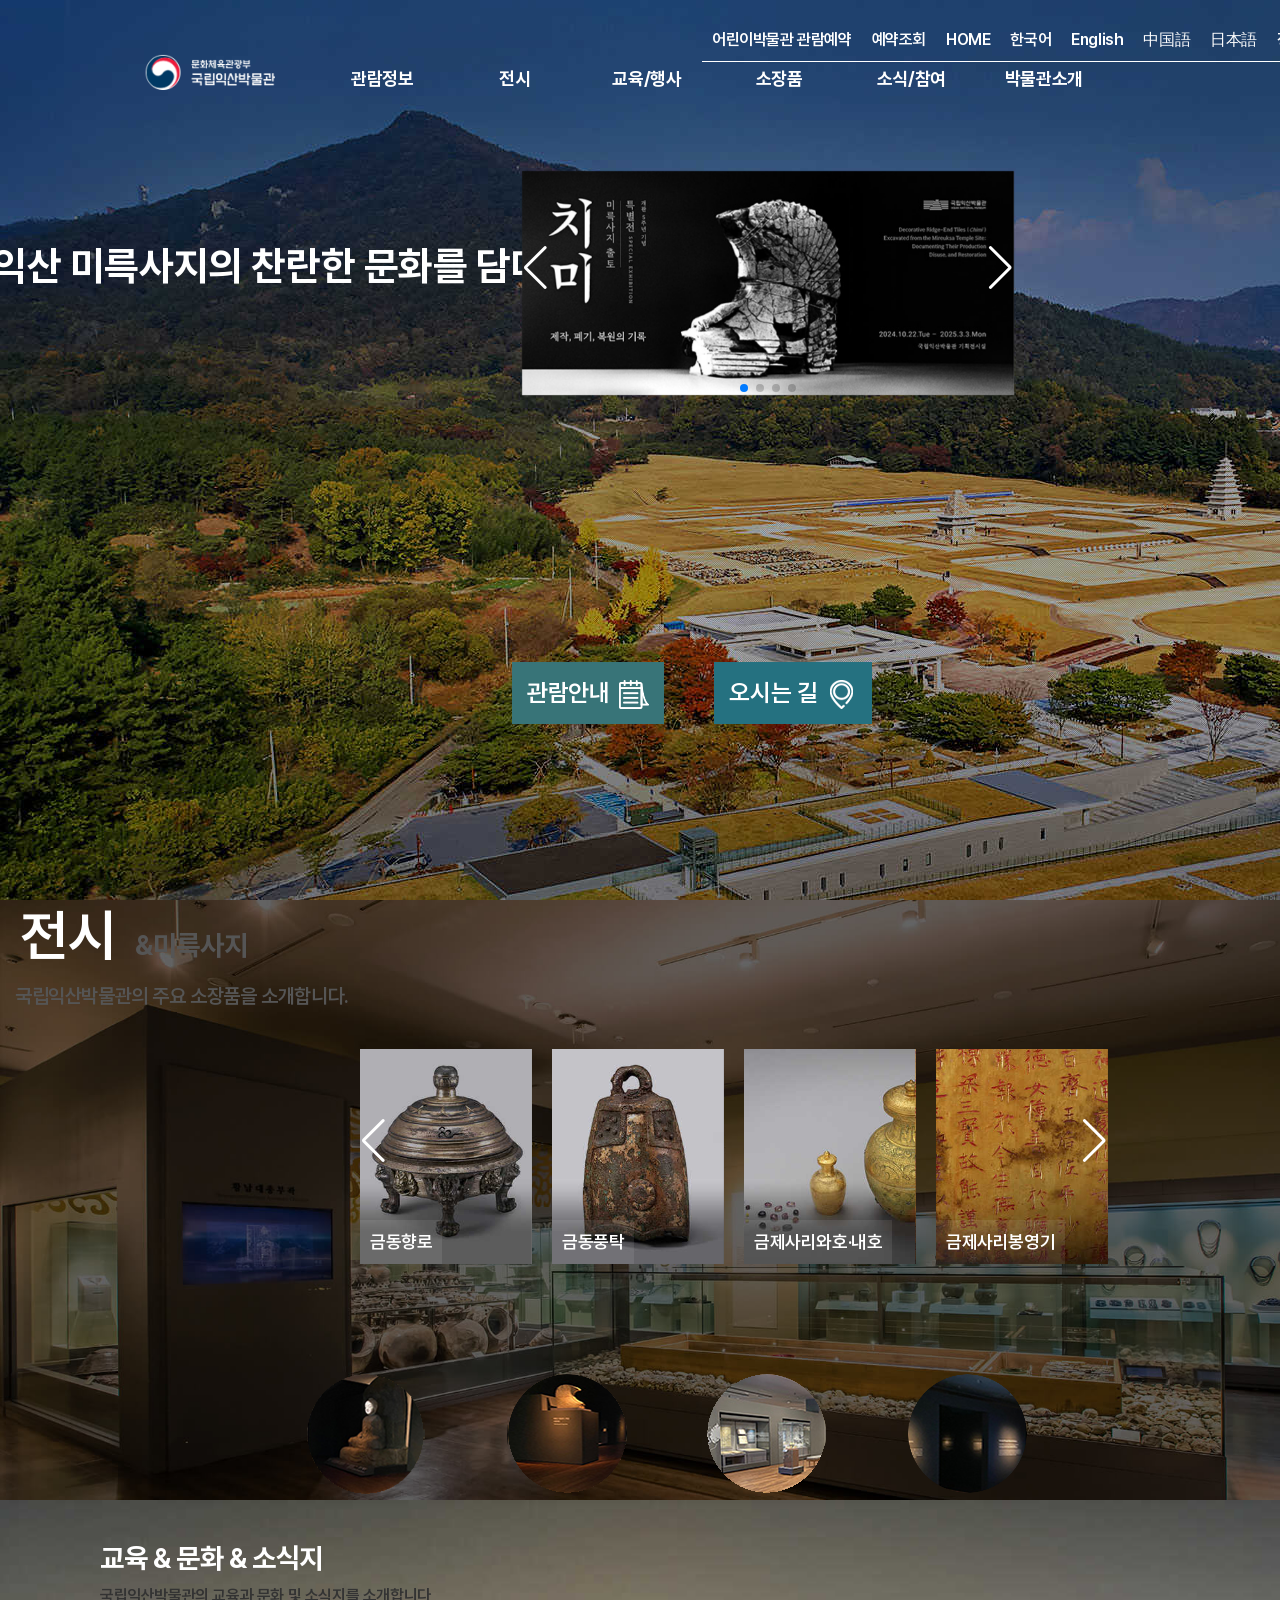
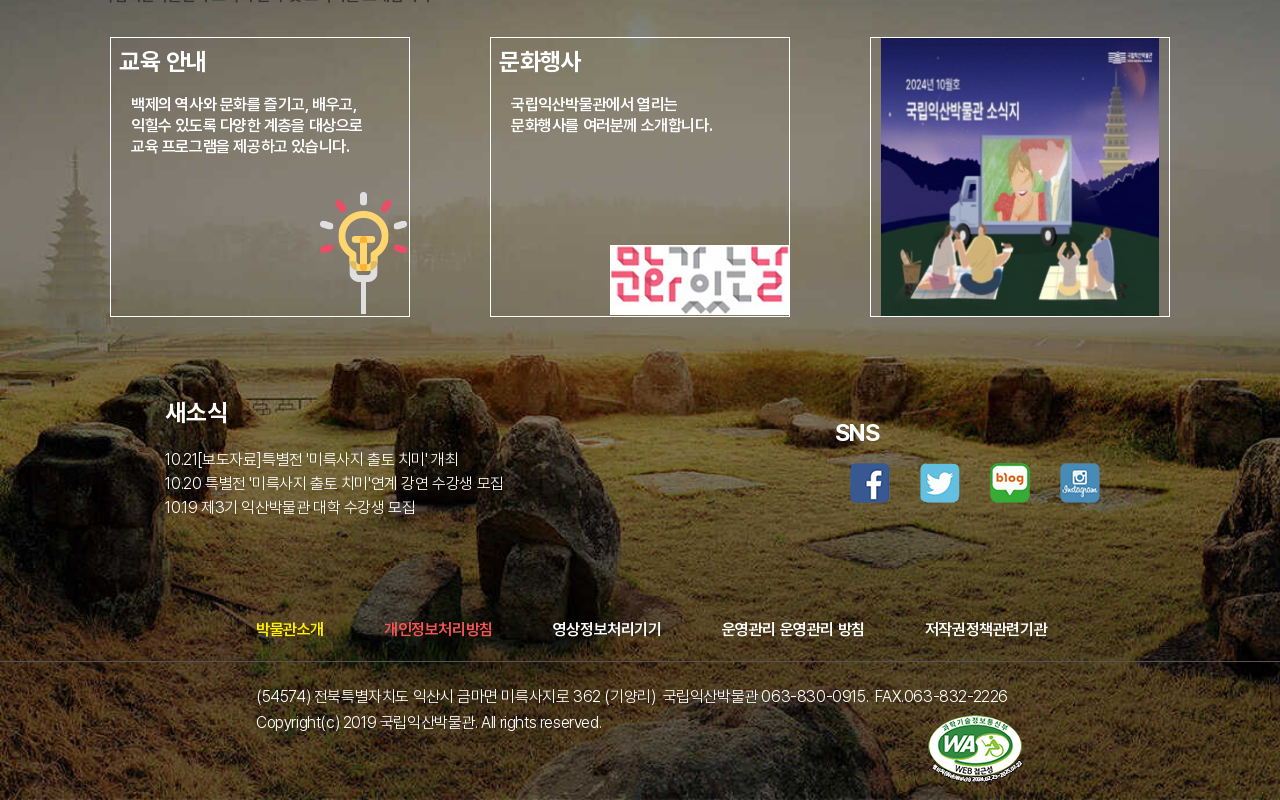
==== index.html @ 004596d0 "no message" ====
<!DOCTYPE html>
<html lang="en">

<head>
    <meta charset="UTF-8">
    <meta name="viewport" content="width=device-width, initial-scale=1.0">
    <title>국립익산박물관</title>
    <link rel="stylesheet" href="https://cdn.jsdelivr.net/npm/swiper@11/swiper-bundle.min.css" />
    <link rel="stylesheet" href="./css/aos.css">
    <link rel="stylesheet" href="./css/font.css">
    <link rel="stylesheet" href="./css/common.css">
    <link rel="stylesheet" href="./css/style.css">
    <link rel="stylesheet" href="./css/header.css">
    <link rel="stylesheet" href="./css/footer.css">

    <script src="./js/jquery-3.7.1.js"></script>
    <script src="./js/fsbanner.js"></script>
    <script src="./js/header.js"></script>
</head>

<body>
    <header>
        <div class="sub-bg"></div>
        <div class="inner">
            <div class="nav-top">
                <ul class="nav-list">
                    <li><a href="#void">어린이박물관 관람예약</a></li>
                    <li><a href="#void">예약조회</a></li>
                    <li><a href="#void">HOME</a></li>
                    <li><a href="#void">한국어</a></li>
                    <li><a href="#void">English</a></li>
                    <li><a href="#void">中国語</a></li>
                    <li><a href="#void">日本語</a></li>
                    <li><a href="#void">정보공개</a></li>
                </ul>
            </div>
        </div>
        <div class="inner">
            <h1 class="logo"><a href="#void">
                    <img src="./images/logo.png" alt="logo"></a></h1>
            <!-- <h1 class="ham-logo"><img src="./images/logo-ta.png" alt=""></h1> -->
            <p class="ham-btn"><a href="#"><img src="./images/svg/ham.svg" alt="ham버튼"></a></p>
            <div class="nav-wrap">
                <p class="close-btn"><a href="#void"><img src="./images/svg/x-mark-lined.svg" alt="닫기버튼"></a></p>
                <ul class="nav">
                    <li>
                        <ul class="sub time">
                            <li>관람시간:화~일 09~18:00</li>
                            <li>휴관일 : 매주 월요일 매년 1월 1일 설날 및 추석당일</li>
                        </ul>
                    </li>
                    <li>
                        <a href="#void">관람정보</a>
                        <ul class="sub">
                            <li><a href="#void">관람 및 전시해설 안내</a></li>
                            <li><a href="#void">시설안내</a></li>
                            <li><a href="#void">시설 대관안내</a></li>
                            <li><a href="#void">자주묻는질문</a></li>
                            <li><a href="#void">찾아오시는길</a></li>
                            <li><a href="#void"></a></li>
                        </ul>
                    </li>
                    <li>
                        <a href="#void">전시</a>
                        <ul class="sub">
                            <li><a href="#void">상설전시</a></li>
                            <li><a href="#void">특별전시</a></li>
                        </ul>
                    </li>
                    <li>
                        <a href="#void">교육/행사</a>
                        <ul class="sub">
                            <li><a href="#void">교육프로그램</a></li>
                            <li><a href="#void">행사</a></li>
                            <li><a href="#void">예약조회/취소</a></li>
                            <li><a href="#void">지난 교육행사</a></li>

                        </ul>
                    </li>
                    <li>
                        <a href="#void">소장품</a>
                        <ul class="sub">
                            <li><a href="#void">추천소장품</a></li>
                            <li><a href="#void">전체소장품 검색</a></li>
                            <li><a href="#void">발간자료</a></li>
                            <li><a href="#void">열람/복제</a></li>
                            <li><a href="#void">동영상 이모저모</a></li>
                        </ul>
                    </li>
                    <li>
                        <a href="#void">소식/참여</a>
                        <ul class="sub">
                            <li><a href="#void">공지사항</a></li>
                            <li><a href="#void">고객민원</a></li>
                            <li><a href="#void">정보공개</a></li>
                            <li><a href="#void">박물관 소식지</a></li>
                        </ul>
                    </li>
                    <li>
                        <a href="#void">박물관소개</a>
                        <ul class="sub">
                            <li><a href="#void">소개의 글</a></li>
                            <li><a href="#void">연혁</a></li>
                            <li><a href="#void">비전 및 목표</a></li>
                            <li><a href="#void">미륵사지</a></li>
                            <li><a href="#void">백제역사유적지구</a></li>
                            <li><a href="#void">조직 및 업무</a></li>
                            <li><a href="#void">박물관 로고</a></li>
                        </ul>
                    </li>
                    <li class="nav-sub">
                        <a href="#void">안내</a>
                        <ul class="sub">
                            <li><a href="#void">어린이박물관 관람예약</a></li>
                            <li><a href="#void">예약조회</a></li>
                            <li><a href="#void">HOME</a></li>
                            <li><a href="#void">한국어</a></li>
                            <li><a href="#void">English</a></li>
                            <li><a href="#void">中国語</a></li>
                            <li><a href="#void">日本語</a></li>
                            <li><a href="#void">정보공개</a></li>
                        </ul>
                    </li>
                </ul>
            </div>
            <div class="text-list">
                <p class="text-box"><a href="#void">관람안내<img src="./images/icon/sc.png" alt="관람안내"></a></p>
                <p class="text-box1"><a href="#void">오시는 길<img src="./images/icon/map.png" alt="오시는길"></a></p>
            </div>
        </div>
        <section class="slide-wrap">
            <div class="main-slide">
                <div class="text-box">
                    <h2 class="title">익산 미륵사지의 찬란한 문화를 담다</h2>
                </div>
                <div class="swiper mySwiper">
                    <div class="swiper-wrapper">
                        <div class="swiper-slide"><img src="./images/slide.jpg" alt=""></div>
                        <div class="swiper-slide"><img src="./images/slide1.jpg" alt=""></div>
                        <div class="swiper-slide"><img src="./images/slide2.jpg" alt=""></div>
                        <div class="swiper-slide"><img src="./images/slide3.jpg" alt=""></div>
                    </div>
                    <div class="swiper-button-next"></div>
                    <div class="swiper-button-prev"></div>
                    <div class="swiper-pagination"></div>
                </div>
            </div>
        </section>
    </header>

    <div class="container">
        <section class="display-wrap">
            <div class="display-list">
                <h2 class="title"><strong>전시</strong>&미륵사지</h2>
                <p>국립익산박물관의
                    주요 소장품을 소개합니다.</p>
                <div class="display swiper">
                    <div class="swiper-wrapper">
                        <div class="swiper-slide"><img src="./images/best_relic_img_1.jpg" alt="금동향로">
                            <p>금동향로</p>
                        </div>
                        <div class="swiper-slide"><img src="./images/best_relic_img_2.jpg" alt="금동풍탁">
                            <p>금동풍탁</p>
                        </div>
                        <div class="swiper-slide"><img src="./images/best_relic_img_3.jpg" alt="금제사리와호·내호">
                            <p>금제사리와호·내호</p>
                        </div>
                        <div class="swiper-slide"><img src="./images/best_relic_img_4.jpg" alt="금제사리봉영기">
                            <p>금제사리봉영기</p>
                        </div>
                        <div class="swiper-slide"><img src="./images/best_relic_img_5.jpg" alt="치미">
                            <p>치미</p>
                        </div>
                        <div class="swiper-slide"><img src="./images/best_relic_img_6.jpg" alt="녹유 서까래기와">
                            <p>녹유 서까래기와</p>
                        </div>
                        <div class="swiper-slide"><img src="./images/best_relic_img_7.jpg" alt="글자를 새긴 기와">
                            <p>글자를 새긴 기와</p>
                        </div>
                        <div class="swiper-slide"><img src="./images/best_relic_img_8.jpg" alt="글자를 찍은 기와">
                            <p>글자를 찍은 기와</p>
                        </div>
                        <div class="swiper-slide"><img src="./images/best_relic_img_9.jpg" alt="금제 사리상자">
                            <p>금제 사리상자와<br>유리제 사리병</p>
                        </div>
                        <div class="swiper-slide"><img src="./images/best_relic_img_10.jpg" alt="도금으제 금강경판">
                            <p>왕궁리오층석탑<br>도금으제 금강경판</p>
                        </div>
                        <div class="swiper-slide"><img src="./images/best_relic_img_11.jpg" alt="금동제 불입상">
                            <p>왕궁리오층석탑<br>금동제 불입상</p>
                        </div>
                        <div class="swiper-slide"><img src="./images/best_relic_img_12.jpg" alt="청동제보살손">
                            <p>청동제보살손</p>
                        </div>
                    </div>
                    <div class="swiper-button-next"></div>
                    <div class="swiper-button-prev"></div>
                </div>

                <div class="display-list1">
                    <ul class="display-text">
                        <li>
                            <a href="#void" class="banner_img"><img src="./images/icon/display_icon.png" alt="익산백제실">
                                <h3 class="hover_text">익산백제실</h3> 
                            </a>
                        </li>
                        <li>
                            <a href="#void" class="banner_img"><img src="./images/icon/display_icon1.png" alt="미륵사지실">
                                <h3 class="hover_text">미륵사지실</h3> 
                            </a>
                        </li>
                        <li>
                            <a href="#void" class="banner_img"><img src="./images/icon/display_icon2.png" alt="역사문화실">
                                <h3 class="hover_text">역사문화실</h3> 
                            </a>
                        </li>
                        <li>
                            <a href="#void" class="banner_img"><img src="./images/icon/display_icon3.png" alt="기획전시실">
                                <h3 class="hover_text">기획전시실</h3> 
                            </a>
                        </li>
                        <!-- <li>
                            <div class="img-box"><a href="#void"><img src="./images/icon/display_icon1.png"
                                        alt="미륵사지실"></a></div>
                            <div class="text-box">
                                <h3>미륵사지실</h3>
                                <p><a href="#void">바로가기</a></p>
                            </div>
                        </li>
                        <li>
                            <div class="img-box"><a href="#void"><img src="./images/icon/display_icon2.png"
                                        alt="역사문화실"></a></div>
                            <div class="text-box">
                                <h3>역사문화실</h3>
                                <p><a href="#void">바로가기</a></p>
                            </div>
                        </li>
                        <li>
                            <div class="img-box"><a href="#void"><img src="./images/icon/display_icon3.png"
                                        alt="기획전시실"></a></div>
                            <div class="text-box">
                                <h3>기획전시실</h3>
                                <p><a href="#void">바로가기</a></p>
                            </div>
                        </li> -->
                    </ul>
                </div>
            </div>
        </section>

        <section class="newsletter-wrap">
            <div class="newsletter">
                <h2 class="title">교육 & 문화 & 소식지</h2>
                <p>국립익산박물관의
                    교육과 문화 및 소식지를 소개합니다</p>
                <ul class="newsletter-list">
                    <li>
                        <div class="text-box">
                            <h3>교육 안내</h3>
                            <p>백제의 역사와 문화를 즐기고, 배우고,<br>
                                익힐수 있도록 다양한 계층을 대상으로<br>
                                교육 프로그램을 제공하고 있습니다.</p>
                            <p class="img-box"><img src="./images/icon/con4_bg.png" alt=""></p>
                        </div>
                    </li>
                    <li>
                        <div class="text-box">
                            <h3>문화행사</h3>
                            <p>국립익산박물관에서 열리는<br>
                                문화행사를 여러분께 소개합니다.</p>
                            <p class="img-box1"><img src="./images/icon/con5_bg2.png" alt=""></p>
                        </div>
                    </li>
                    <li>
                        <div class="text-box">
                            <p class="img-box2"><img src="./images/newsletter.jpg" alt=""></p>
                        </div>
                    </li>
                </ul>
                <div class="tidings">
                    <ul class="tidings-list">
                        <h2>새소식</h2>
                        <li>
                            <p><a href="#void">10.21[보도자료]특별전 '미륵사지 출토 치미' 개최</a></p>
                            <p><a href="#void">10.20 특별전 '미륵사지 출토 치미'연계 강연 수강생 모집</a></p>
                            <p><a href="#void">10.19 제3기 익산박물관 대학 수강생 모집</a></p>
                        </li>
                    </ul>
                    <ul class="tidings-list1">
                        <h2>SNS</h2>
                        <li>
                            <p><a href="#void"><img src="./images/icon/f.png" alt="페이스북"></a></p>
                            <p><a href="#void"><img src="./images/icon/tw.png" alt="트위터"></a></p>
                            <p><a href="#void"><img src="./images/icon/bl.png" alt="블로그"></a></p>
                            <p><a href="#void"><img src="./images/icon/in.png" alt="인스타그램"></a></p>

                        </li>
                    </ul>
                </div>
                <footer>
                    <div class="foot-top">
                        <p class="text"><a href="#void">박물관소개</a></p>
                        <p class="text1"><a href="#void">개인정보처리방침</a></p>
                        <p><a href="#void">영상정보처리기기</a></p>
                        <p><a href="#void">운영관리 운영관리 방침</a></p>
                        <p><a href="#void">저작권정책관련기관</a></p>
                    </div>
                    <div class="foot-bottom">
                        <p>(54574) 전북특별자치도 익산시 금마면 미륵사지로 362 (기양리)&nbsp;&nbsp;국립익산박물관 063-830-0915.
                            &nbsp;FAX.063-832-2226</p>
                        <p class="copy">Copyright(c) 2019 국립익산박물관. All rights reserved.</p>
                    </div>
                    <div class="foot-right">
                        <img src="./images/wa_mark.png" alt="wa_mark">
                    </div>
                </footer>
            </div>

        </section>
    </div>
    <button id="top-btn"> <img src="./images/ham.png" alt="top-btn"> <span>TOP</span></button >


</body>
<!-- Swiper JS -->
<script src="https://cdn.jsdelivr.net/npm/swiper@11/swiper-bundle.min.js"></script>

<!-- Initialize Swiper -->
<script>
    var swiper = new Swiper(".mySwiper", {
        spaceBetween: 30,
        centeredSlides: true,
        autoplay: {
            delay: 3500,
            // disableOnInteraction: false,
        },
        loop: true,
        pagination: {
            el: ".swiper-pagination",
            clickable: true,
        },
        navigation: {
            nextEl: ".swiper-button-next",
            prevEl: ".swiper-button-prev",
        },
    });

    var swiper = new Swiper('.display', {
        slidesPerView: 4,
        direction: getDirection(),
        //자동 실행
        autoplay: {
            delay: 4000,
        },
        loop: true,
        navigation: {
            nextEl: '.swiper-button-next',
            prevEl: '.swiper-button-prev',
        },
        on: {
            resize: function () {
                swiper.changeDirection(getDirection());
            },
        },
    });

    function getDirection() {
        var windowWidth = window.innerWidth;
        var direction = window.innerWidth <= 480 ? 'vertical' : 'horizontal';

        return direction;
    }
</script>

</html>
---- css/font.css ----
@font-face {
    font-family: 'Pretendard';
    src: url('../fonts/Pretendard-Regular.woff') format('woff');
    font-weight: 400;
    font-style: normal;
}
@font-face {
    font-family: 'Pretendard';
    src: url('../fonts/Pretendard-Thin.woff') format('woff');
    font-weight: 100;
}
@font-face {
    font-family: 'Pretendard';
    src: url('../fonts/Pretendard-ExtraLight.woff') format('woff');
    font-weight: 200;
}

@font-face {
    font-family: 'Pretendard';
    src: url('../fonts/Pretendard-Light.woff') format('woff');
    font-weight: 300;
}
@font-face {
    font-family: 'Pretendard';
    src: url('../fonts/Pretendard-Medium.woff') format('woff');

}
@font-face {
    font-family: 'Pretendard';
    src: url('../fonts/Pretendard-SemiBold.woff') format('woff');
}
@font-face {
    font-family: 'Pretendard';
    src: url('../fonts/Pretendard-Bold.woff') format('woff');
    font-weight: 700;
}
@font-face {
    font-family: 'Pretendard';
    src: url('../fonts/Pretendard-Black.woff') format('woff');
    font-weight: 800;
}
@font-face {
    font-family: 'Pretendard';
    src: url('../fonts/Pretendard-ExtraBold.woff') format('woff');
    font-weight: 900;
}
---- css/common.css ----
/* 공통사항 */

/* 여백제거 */
*{
    margin:0;
    padding:0;
    box-sizing: border-box;
}
/* li 장식제거 */
li{
    list-style: none;
}
/* a 밑줄제거, 글자색 */
a{
    text-decoration:none;
    color:#000000;
}
/* img,video 위아래정렬 max-width */
img,video{
    vertical-align: middle;
    max-width: 100%;
}
/* address,i,em 기울기 */
address,i,em{
    font-style: normal;
}
/* .blind */
.blind{
    position:absolute;
    top:-99999px;
}
/* body */
body{
    font-family:"Pretendard",sans-serif;
    font-size:16px;
    color:#000;
    line-height: 1.3;
    letter-spacing: -0.4px;
    font-weight: 400;
}
---- css/style.css ----
/* Google Web Fonts CDN */
@import url("https://fonts.googleapis.com/css?family=Inter:300,400,500,700,900&display=swap");

/* FontAwesome CDN 4.7 */
@import url("https://stackpath.bootstrapcdn.com/font-awesome/4.7.0/css/font-awesome.min.css");

body {
}

.container > section {
  /* padding-top: 80px; */
}

.inner {
  max-width: 1660px;
  padding: 0 20px;
  margin: 0 auto;
  /* background-color: rgba(255, 0, 0, 0.3); */
  position: relative;
}

.main-slide {
  position: relative;
}

.main-slide > .text-box {
  position: absolute;
  top: 40%;
  left: 15%;
}

.swiper {
  width: 40%;
  height: 50%;
  padding-top: 30px;
  margin-left: 40%;
}

.swiper-slide {
  text-align: center;
  font-size: 18px;

  display: flex;
  justify-content: center;
  align-items: center;
}

.swiper-slide img {
  display: block;
  width: 100%;
  height: 100%;
  object-fit: cover;
}

/*display 영역*/
.display-wrap {
}

.display-list {
  background: url(../images/con4_bg.jpg);
  background-size: cover;
}

.display {
  width: 60%;
  height: 60%;
  margin-left: 350px;
}

.display-list > .title strong {
  font-size: 2em;
  color: #fff;
  font-weight: 500;
  padding: 20px;
}

.display-list > .title {
  padding: 40px 0 0 100px;
  font-size: 1.75em;
  color: #555;
}

.display-list > p {
  padding: 10px 0 0 120px;
  font-size: 1.25em;
  color: #555;
  font-weight: 500;
}

.swiper-wrapper {
  position: relative;
}

.swiper-slide {
  display: flex;
  justify-content: center;
  align-items: center;
  padding: 10px;
}

.swiper-slide p {
  position: absolute;
  bottom: 10px;
  left: 10px;
  font-size: 1em;
  color: #fff;
  background-color: rgba(226, 226, 226, 0.1);
  padding: 10px;
}

.swiper-button-next,
.swiper-button-prev {
  color: #fff;
}

@media (max-width: 760px) {
  .swiper-button-next {
    right: 20px;
    transform: rotate(90deg);
  }

  .swiper-button-prev {
    left: 20px;
    transform: rotate(90deg);
  }
}

.banner_img {
  display: inline-block;
  position: relative;
  border-radius: 100%;
}

.banner_img:hover:after,
.banner_img:hover > .hover_text {
  display: block;
}

.banner_img:after,
.hover_text {
  display: none;
}

.banner_img:after {
  content: "";
  position: absolute;
  top: 0;
  right: 0;
  bottom: 0;
  left: 0;
  /* background: rgba(0, 0, 0, 0.3); */
  z-index: 10;
}

.banner_img {
  overflow: hidden;
}

.banner_img img {
  /* height: 160px; */
}

.banner_img:hover img {
  transform: scale(1.2);
  transition: 0.5s;
}

.hover_text {
  position: absolute;
  top: 80px;
  left: 30px;
  color: #fff;
  z-index: 20;
  font-weight: 600;
  font-size: 1em;
  /* background: rgba(85, 85, 85, 0.5); */
}

.display-list > .title {
  padding: 0;
}
.display-list > p {
  padding-left: 15px;
}

.display-text {
  display: flex;
  gap: 80px;
  padding: 100px 0 0 24%;
}

.display-text > li .text-box h3 {
  color: #fff;
  padding: 10px 0 0 20px;
  font-weight: 300;
  font-size: 1.25em;
}

.display-text > li .text-box p {
  margin: 20px 0 0 28px;
}

.display-text > li .text-box p a {
  color: #fff;
  padding: 8px;
  font-weight: 300;
  border: 1px solid #fff;
  text-align: center;
}

/*newsletter 영역*/
.newsletter {
  background: url(../images/con3_bg.jpg);
  background-size: cover;
  height: 900px;
}

.newsletter > .title {
  padding: 40px 0 0 100px;
  font-size: 1.75em;
  color: #fff;
}

.newsletter > p {
  padding: 10px 0 0 100px;
  font-size: 1em;
  color: #333;
  font-weight: 500;
}

.newsletter-list {
  display: flex;
  gap: 80px;
  justify-content: center;
  padding-top: 30px;
}

.newsletter-list h3 {
  padding: 8px;
  color: #fff;
  font-size: 1.5em;
}

.newsletter-list > li .text-box {
  border: 1px solid #fff;
  height: 280px;
  width: 300px;
}

.newsletter-list > li p {
  margin: 10px 0 0 20px;
  color: #fff;
  font-size: 1em;
}

.newsletter-list > li > .text-box .img-box {
  margin: 35px 0 0 70%;
}

.newsletter-list > li .img-box1 {
  margin: 108px 0 0 40%;
}

.newsletter-list > li > .text-box2 {
}

.newsletter-list > li > .text-box > .img-box2 img {
  margin: -10px 0 0 -10px;
}

/*tidings 영역*/
.tidings {
  /* background: red; */
  display: flex;
  padding-top: 80px;
}

.tidings-list {
  margin: 0 auto;
}

.tidings-list h2 {
  color: #fff;
  font-size: 1.5em;
}

.tidings-list1 h2 {
  color: #fff;
  font-size: 1.5em;
}

.tidings-list > li {
  padding-top: 20px;
}

.tidings-list > li p a {
  line-height: 1.5;
  color: #fff;
  font-size: 1em;
  font-weight: 300;
}

.tidings-list1 {
  /* padding: 15px 0 0 160px;  */
  margin: 0 auto;
  padding-top: 20px;
}

.tidings-list1 li {
  display: flex;
}

.tidings-list1 li p {
  padding: 15px;
}

#top-btn {
  display: none;
  position: fixed;
  bottom: 40px;
  right: 40px;
  z-index: 901;
  background: none;
  outline: none;
  cursor: pointer;
  padding: 10px;
  width: 80px;
  height: 80px;
  border: none;
  border-radius: 0;
}

#top-btn span {
  font-family: "Poppins", sans-serif;
  position: absolute;
  top: 45px;
  right: 28px;
  color: #fff;
  font-size: 1em;
  font-weight: 500;
}

@media screen and (max-width: 797px) {
  #top-btn {
    right: 0;
  }
}

/* ipad */
@media screen and (max-width: 1279px) {
  body {
    font-size: 14px;
    overflow-x: hidden;
  }

  /* 1.제거하기 */
  .hot-wrap,
  .gnb,
  video,
  .pager,
  .arrow {
    display: none;
  }

  /* 2. 보이기 */

  /* 3. 100%만들기 */

  header > .inner {
    align-items: center;
    padding: 0px 16px;
  }

  .logo {
    line-height: 70px;
  }

  .swiper {
    width: 100%;
    height: 100%;
    margin-left: 0;
  }

  .display-list > .display > .swiper-wrapper {
    height: 40%;
  }

  .swiper-button-next,
  .swiper-button-prev {
    display: none;
  }

  .newsletter-list > li > .text-box2 .img-box2 img {
    width: 100%;
  }

  .display-text {
    padding: 0;
  }

  .banner_img img {
  }

  .newsletter-list {
    display: flex;
    gap: 10px;
    justify-content: center;
    padding-top: 30px;
  }

  .newsletter > .title {
    padding: 40px 0 0 10px;
  }

  .newsletter > p {
    padding: 10px 0 0 10px;
  }

  .newsletter-list > li .text-box {
    border: 1px solid #fff;
    height: 280px;
    width: 240px;
  }

  .newsletter-list > li > .text-box .img-box {
    margin: 70px 0 0 70%;
  }

  .newsletter-list > li .img-box1 {
    margin: 135px 0 0 40%;
  }

  .newsletter-list > li > .text-box > .img-box2 img {
    margin: 20px 0 0 -10px;
  }
}

/* mobile */
@media screen and (max-width: 767px) {
  .ham-btn,
  .close-btn {
    display: block;
  }

  .nav-wrap {
    position: fixed;
    width: 70%;
    height: 100vh;
    background: white;
    left: -100;
    top: 0;
  }

  .nav {
    display: block;
  }

  .sub {
    /* display: block; */
    position: static;
    height: auto;
  }

  .close-btn {
    width: 32px;
    margin: 30px;
  }

  /* footer */
  .foot-top {
    font-size: 12px;
    white-space: nowrap;
  }

  .footer-bottom {
    padding: 0px;
  }

  .foot-text p {
    display: none;
  }

  .foot-text > .foot-text1 {
    display: block;
  }

  .foot-right > .sitemap {
    display: none;
  }

  .app > .gnb > li {
    display: none;
  }

  .app > .gnb1 > li {
    display: none;
  }

  .app > p {
    padding: 0;
  }
}
---- css/header.css ----
.close-btn,
.ham-btn,
.ham-logo {
  display: none;
}

header {
  /* position: fixed; */
  padding: 0px 0;
  width: 100%;
  height: 900px;
  /* z-index: 100; */
  /* border-bottom: 1px solid #f5f5f5; */
  box-shadow: 0 2px 5px rgba(0, 0, 0, 0.05);
  background: url(../images/con1_bg.jpg);
  background-size: cover;
}

header > .inner {
  display: flex;
  justify-content: space-between;
  position: relative;
}

header .logo {
  width: 200px;
  padding: 38px 0;
  /* z-index: 1000; */
}

.nav-wrap {
  display: flex;
  justify-content: space-between;
  width: calc(100% - 200px);
}

.nav-top {
  margin-left: 70%;
  margin: 20px 0 0 55%;
  border-bottom: 1px solid #fff;
  padding: 10px;
  z-index: 102;
}

.nav-top > .nav-list {
  display: flex;
  gap: 20px;
  white-space: nowrap;
}

.nav-list li {
  text-align: right;
}

.nav-list li a {
  color: #fff;
}

.nav {
  display: flex;
  justify-content: space-between;
  width: 100%;
  padding: 5px 0 40px 10px;
  margin-left: -150px;
}

.nav > li {
  position: relative;
  left: 0%;
  top: 0;
  width: 100%;
  text-align: center;
}

.nav > li > a {
  font-size: 1.125em;
  color: #fff;
  font-weight: 600;
}

.nav > li > a p {
  font-size: 1.125em;
  color: #fd8b51;
  font-weight: 700;
  padding-top: -10px;
}

.nav > li > a:hover {
  color: #0d92f4;
}

.sub {
  display: none;
  position: absolute;
  padding-left: 0px;
  left: 0;
  top: 65px;
  width: 100%;
  height: 275px;
  z-index: 101;
  border-left: 1px solid #eee;
  padding-top: 20px;
  border-bottom: 0;
  white-space: nowrap;
}

.nav-sub {
  display: none;
}

/* .nav>li:last-child .sub {
    border-left: 1px solid #333;
}

.nav>li:last-child .sub:last-child {
    border-right: 1px solid #f5f5f5;
} */
.nav > li:last-child .sub:last-child {
  border-right: 0;
}

.sub > li > a {
  line-height: 2;
  font-size: 1em;
  color: #fff;
  display: block;
}

.sub > li:hover {
  background-color: #00809d;
}

.sub > li:hover > a {
  color: white;
}

.sub-bg {
  position: absolute;
  width: 100%;
  height: 276px;
  background: #464646;
  top: 130px;
  display: none;
  z-index: 100;
  box-shadow: 0 20px 30px rgba(0, 0, 0, 0.1);
}

.ham-btn {
  margin: 50px 0 0 80%;
}

.nav > li > .time {
  background: url(../images/gnb_bg2.jpg) no-repeat;
  border-left: none;
  margin-left: -158px;
  width: 320px;
  text-align: left;
  pointer-events: none;
  line-height: 2;
}

.time > li {
  color: #fff;
}

.nav > li > .img-box img {
}

.main-slide img {
  width: 100%;
  height: 100%;
  object-fit: cover;
}

.logo {
  margin-left: 10%;
  margin-top: -50px;
}

.text-list {
  position: absolute;
  top: 600px;
  left: 40%;
  display: flex;
  gap: 50px;
}

.text-list .text-box {
  background-color: #387478;
  padding: 15px;
}

.text-list .text-box img {
  padding-left: 10px;
}

.text-list .text-box a {
  color: #fff;
  font-size: 1.5em;
}

.text-list .text-box1 {
  background-color: #257180;
  padding: 15px;
}

.text-list .text-box1 img {
  padding-left: 10px;
}

.text-list .text-box1 a {
}

.text-list .text-box1 a {
  color: #fff;
  font-size: 1.5em;
}

.main-slide > .text-box {
  margin-left: -200px;
}

.main-slide > .text-box .title {
  color: #fff;
  font-size: 2.5em;
}

@media screen and (max-width: 1279px) {
  .nav-sub {
    display: block;
  }

  /* .ham-btn {
        display: block;
        width: 10%;
    
    }
    .close-btn {
        display: block;
        width: 32px;
        margin: 30px;
    } */
  .logo {
    margin-left: 0;
  }

  .nav-top {
    display: none;
  }

  .nav-wrap {
    position: fixed;
    top: 0;
    right: -100%;
    width: 100%;
    height: 100vh;
    /* background: rgba(0,0,0,0.8);   */
    background: #333;
    background-image: url(../images/logo.png);
    background-repeat: no-repeat;
    background-position: 100% 10px;
    z-index: 10;
    /* display: none; */
  }

  .nav {
    /* display: none; */
    display: block;
    width: 100%;
    height: 100%;
    background: url(../images/con2_bg1.jpg) no-repeat;
    background-size: cover;
    margin-left: 0;
    overflow-x: auto;
  }

  .nav-wrap {
    display: block;
  }

  .nav > li {
    text-align: left;
    margin: 10px 0 0 20px;
  }

  .nav > li > .boost {
    display: block;
  }

  .nav > li > .boost > .new {
    margin: -52px 0 0 180px;
  }

  .nav > li > .img-box {
    margin-left: 0;
  }

  /* 
    .nav>li:hover {
        background: #00c3ff;
    } */

  /* .nav>li:hover>a {
        color: white;
    } */

  .nav > li > a {
    position: relative;
    color: #fff;
    font-size: 24px;
  }

  .nav > li > a::before {
    content: "";
    display: block;
    position: absolute;
    left: 0%;
    top: 0%;
  }

  .nav .sub {
    display: block;
    position: static;
    height: auto;
    /* display: flex;
        top: 0%;
        left: 0%; */
    /* padding-top: 10px; */
    padding: 10px;
    border-left: 0;
  }

  .sub > li > a {
    width: 100%;
    font-size: 16px;
    left: 1.2;
    color: #fff;
  }

  .login {
    display: none;
  }

  .ham-btn {
    display: block;
    width: 60px;
    height: 60px;
    margin-top: -30px;
    color: #fff;
  }

  .close-btn {
    display: block;
    width: 32px;
    margin: 30px;
  }

  .main-slide > .text-box {
    position: absolute;
    top: -20px;
    left: 50%;
    font-size: 1.25em;
  }

  .nav > li > .time {
    margin-top: -10px;
    margin-left: 0px;
    /* z-index: 200; */
    background: none;
  }

  .time > li {
    color: #fff;
  }
  .main-slide > .swiper {
    width: 80%;
    height: 80%;
    margin: 140px 0 0 120px;
  }
  .main-slide > .text-box .title {
    font-size: 2em;
  }
  .text-list {
    position: absolute;
    top: 600px;
    left: 30%;
  }
}

@media screen and (max-width: 767px) {
  .ham-btn {
    margin: 0;
  }
}
---- css/footer.css ----
footer {
    margin-top: 100px;

}

.foot-top {
    padding-left: 20%;
    display: flex;
    gap: 60px;
    padding-bottom: 20px;
    border-bottom: 1px solid #555;
}

.foot-top p a {
    color: #fff;
}
.foot-top .text a {
    color: #FFF100;
}
.foot-top .text1 a {
    color: #F95454;
}

.foot-bottom{
    padding: 20px 0 0 20%;
}
.foot-bottom p{
    color: #fff;
    font-size: 1em;
    padding-top: 5px;
    font-weight: 300;
}
.foot-right{
    text-align: right;
    padding-right: 20%;
    margin-top: -20px;

}


/* ipad */
@media screen and (max-width:1279px) {
    .foot-top {
        padding-left: 20%;
        display: flex;
        gap: 40px;
        padding-bottom: 20px;
        border-bottom: 1px solid #555;
    }
}
/* mobile */
@media screen and (max-width:767px) {
    /* footer */
    .foot-top {
        font-size: 12px;
        white-space: nowrap;

    }

    .footer-bottom {

        padding: 0px;
    }

    .foot-text p {
        display: none;
    }

    .foot-text>.foot-text1 {
        display: block;
    }

    .foot-right>.sitemap {
        display: none;
    }

    .app>.gnb>li {
        display: none;
    }

    .app>.gnb1>li {
        display: none;
    }

    .app>p {
        padding: 0;
    }
}
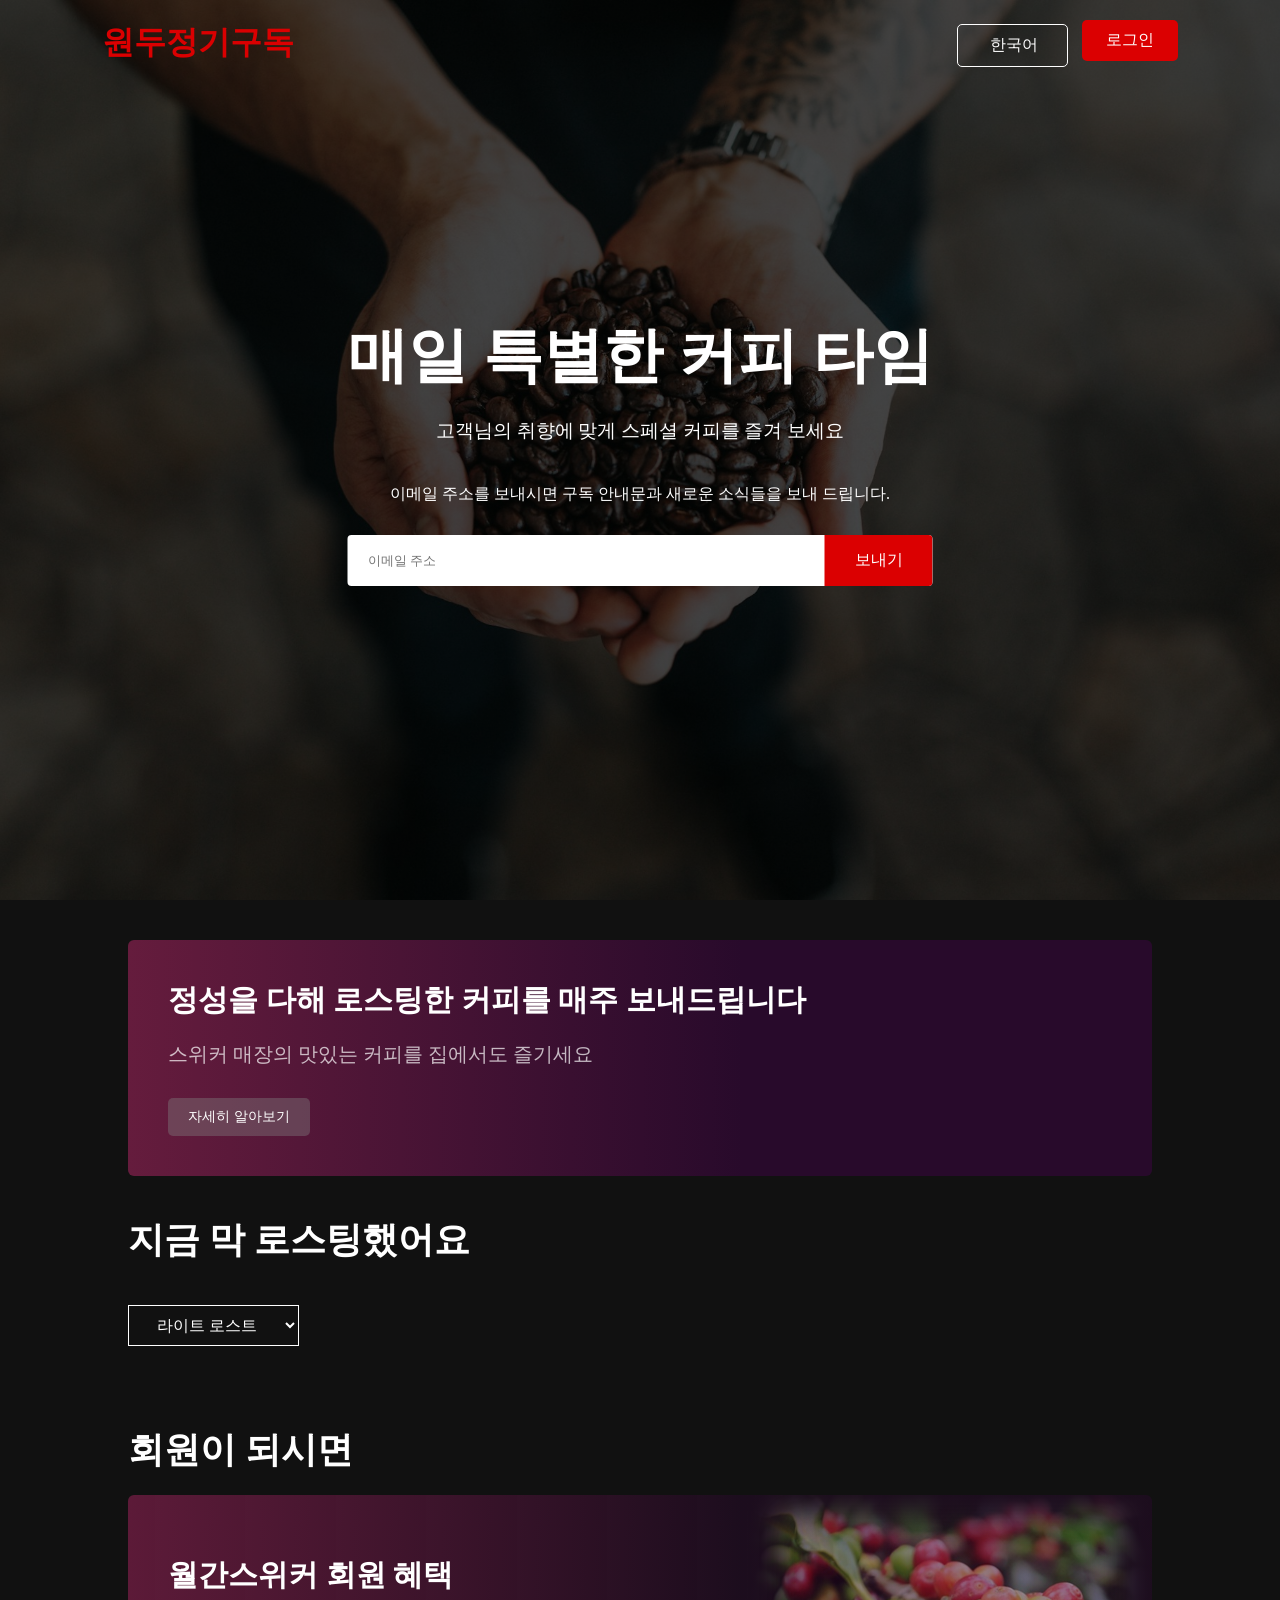
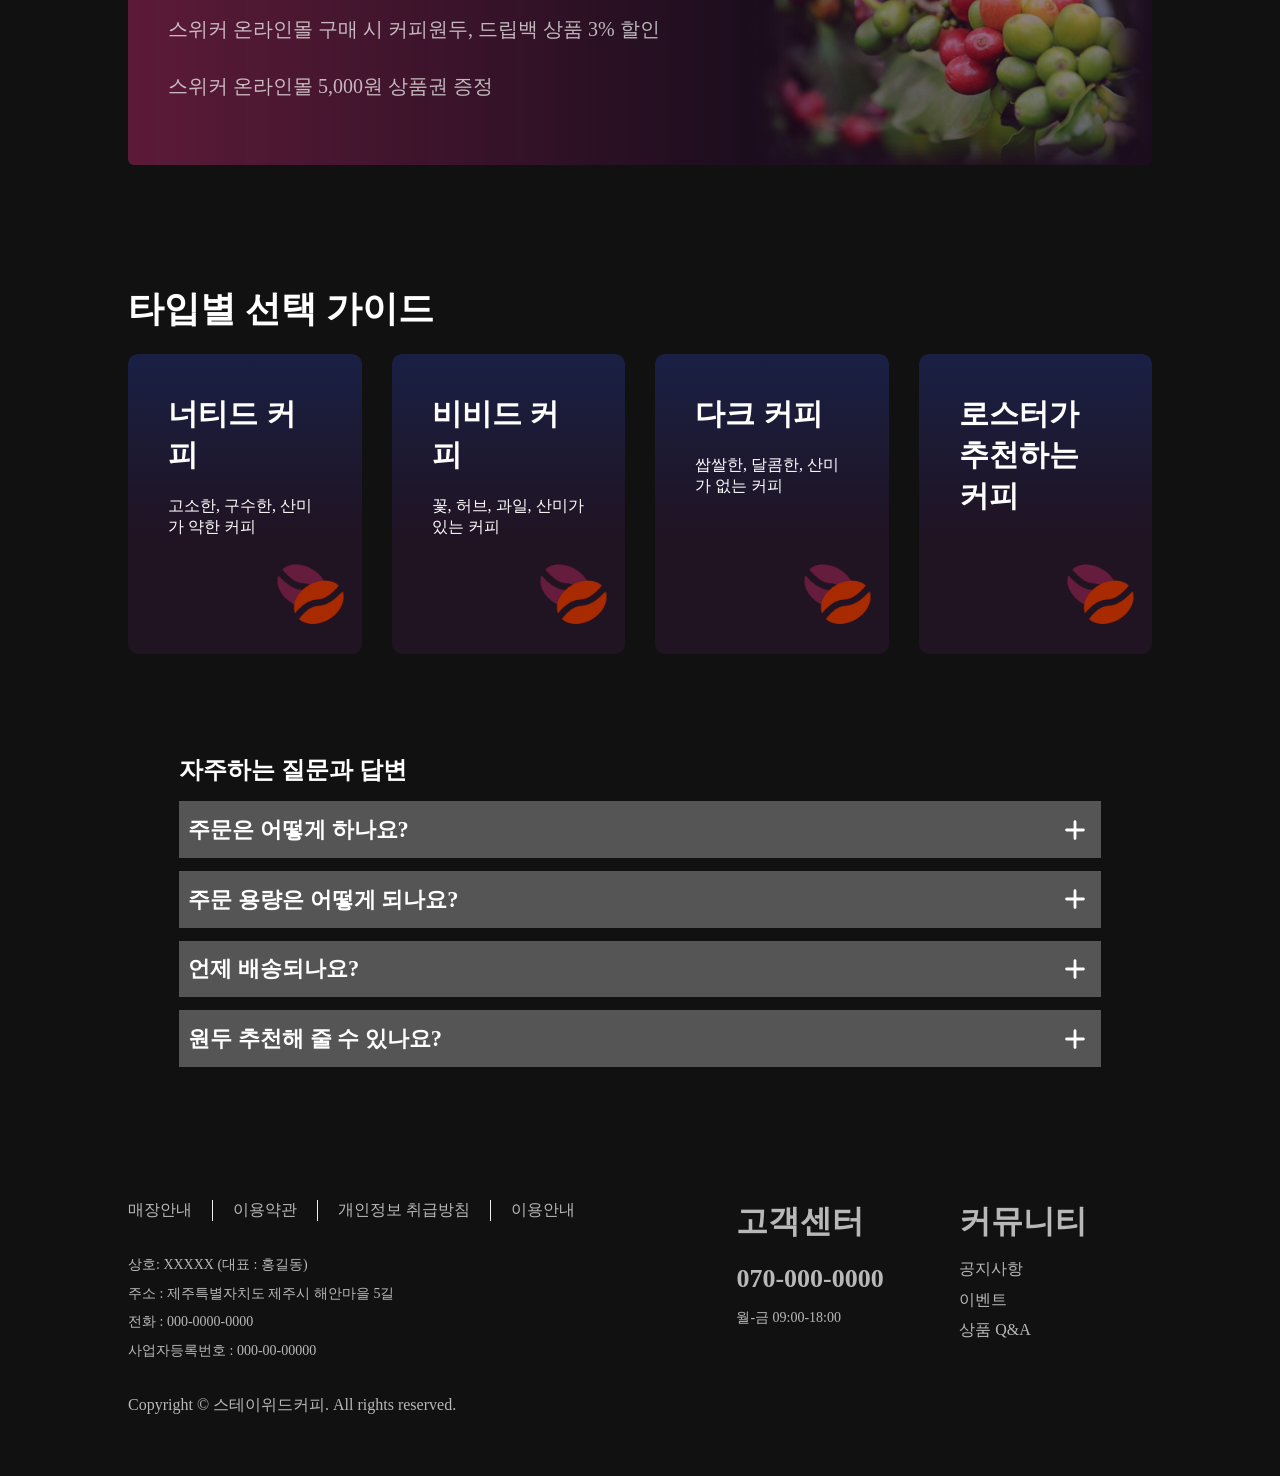
==== commit 5202e6f4: "연습" ====
--- a/index.html
+++ b/index.html
@@ -1,375 +1,195 @@
 <!DOCTYPE html>
-<html lang="en">
+<html lang="ko">
+  <head>
+    <meta charset="UTF-8" />
+    <meta
+      name="viewport"
+      content="width=device-width,initial-scale=1,minimum-scale=1,maximum-scale=1,user-scalable=no,interactive-widget=resizes-content"
+    />
+    <title>Document</title>
+    <script src="index.js" defer></script>
+    <link rel="stylesheet" href="style.css" />
+  </head>
+  <body>
 
-<head>
-    <meta charset="UTF-8">
-    <meta name="viewport" content="width=device-width, initial-scale=1.0">
-    <title>국립익산박물관</title>
-    <link rel="stylesheet" href="https://cdn.jsdelivr.net/npm/swiper@11/swiper-bundle.min.css" />
-    <link rel="stylesheet" href="./css/aos.css">
-    <link rel="stylesheet" href="./css/font.css">
-    <link rel="stylesheet" href="./css/common.css">
-    <link rel="stylesheet" href="./css/style.css">
-    <link rel="stylesheet" href="./css/header.css">
-    <link rel="stylesheet" href="./css/footer.css">
-
-    <script src="./js/jquery-3.7.1.js"></script>
-    <script src="./js/fsbanner.js"></script>
-    <script src="./js/header.js"></script>
-</head>
-
-<body>
     <header>
-        <div class="sub-bg"></div>
-        <div class="inner">
-            <div class="nav-top">
-                <ul class="nav-list">
-                    <li><a href="#void">어린이박물관 관람예약</a></li>
-                    <li><a href="#void">예약조회</a></li>
-                    <li><a href="#void">HOME</a></li>
-                    <li><a href="#void">한국어</a></li>
-                    <li><a href="#void">English</a></li>
-                    <li><a href="#void">中国語</a></li>
-                    <li><a href="#void">日本語</a></li>
-                    <li><a href="#void">정보공개</a></li>
-                </ul>
-            </div>
-        </div>
-        <div class="inner">
-            <h1 class="logo"><a href="#void">
-                    <img src="./images/logo.png" alt="logo"></a></h1>
-            <!-- <h1 class="ham-logo"><img src="./images/logo-ta.png" alt=""></h1> -->
-            <p class="ham-btn"><a href="#"><img src="./images/svg/ham.svg" alt="ham버튼"></a></p>
-            <div class="nav-wrap">
-                <p class="close-btn"><a href="#void"><img src="./images/svg/x-mark-lined.svg" alt="닫기버튼"></a></p>
-                <ul class="nav">
-                    <li>
-                        <ul class="sub time">
-                            <li>관람시간:화~일 09~18:00</li>
-                            <li>휴관일 : 매주 월요일 매년 1월 1일 설날 및 추석당일</li>
-                        </ul>
-                    </li>
-                    <li>
-                        <a href="#void">관람정보</a>
-                        <ul class="sub">
-                            <li><a href="#void">관람 및 전시해설 안내</a></li>
-                            <li><a href="#void">시설안내</a></li>
-                            <li><a href="#void">시설 대관안내</a></li>
-                            <li><a href="#void">자주묻는질문</a></li>
-                            <li><a href="#void">찾아오시는길</a></li>
-                            <li><a href="#void"></a></li>
-                        </ul>
-                    </li>
-                    <li>
-                        <a href="#void">전시</a>
-                        <ul class="sub">
-                            <li><a href="#void">상설전시</a></li>
-                            <li><a href="#void">특별전시</a></li>
-                        </ul>
-                    </li>
-                    <li>
-                        <a href="#void">교육/행사</a>
-                        <ul class="sub">
-                            <li><a href="#void">교육프로그램</a></li>
-                            <li><a href="#void">행사</a></li>
-                            <li><a href="#void">예약조회/취소</a></li>
-                            <li><a href="#void">지난 교육행사</a></li>
-
-                        </ul>
-                    </li>
-                    <li>
-                        <a href="#void">소장품</a>
-                        <ul class="sub">
-                            <li><a href="#void">추천소장품</a></li>
-                            <li><a href="#void">전체소장품 검색</a></li>
-                            <li><a href="#void">발간자료</a></li>
-                            <li><a href="#void">열람/복제</a></li>
-                            <li><a href="#void">동영상 이모저모</a></li>
-                        </ul>
-                    </li>
-                    <li>
-                        <a href="#void">소식/참여</a>
-                        <ul class="sub">
-                            <li><a href="#void">공지사항</a></li>
-                            <li><a href="#void">고객민원</a></li>
-                            <li><a href="#void">정보공개</a></li>
-                            <li><a href="#void">박물관 소식지</a></li>
-                        </ul>
-                    </li>
-                    <li>
-                        <a href="#void">박물관소개</a>
-                        <ul class="sub">
-                            <li><a href="#void">소개의 글</a></li>
-                            <li><a href="#void">연혁</a></li>
-                            <li><a href="#void">비전 및 목표</a></li>
-                            <li><a href="#void">미륵사지</a></li>
-                            <li><a href="#void">백제역사유적지구</a></li>
-                            <li><a href="#void">조직 및 업무</a></li>
-                            <li><a href="#void">박물관 로고</a></li>
-                        </ul>
-                    </li>
-                    <li class="nav-sub">
-                        <a href="#void">안내</a>
-                        <ul class="sub">
-                            <li><a href="#void">어린이박물관 관람예약</a></li>
-                            <li><a href="#void">예약조회</a></li>
-                            <li><a href="#void">HOME</a></li>
-                            <li><a href="#void">한국어</a></li>
-                            <li><a href="#void">English</a></li>
-                            <li><a href="#void">中国語</a></li>
-                            <li><a href="#void">日本語</a></li>
-                            <li><a href="#void">정보공개</a></li>
-                        </ul>
-                    </li>
-                </ul>
-            </div>
-            <div class="text-list">
-                <p class="text-box"><a href="#void">관람안내<img src="./images/icon/sc.png" alt="관람안내"></a></p>
-                <p class="text-box1"><a href="#void">오시는 길<img src="./images/icon/map.png" alt="오시는길"></a></p>
-            </div>
-        </div>
-        <section class="slide-wrap">
-            <div class="main-slide">
-                <div class="text-box">
-                    <h2 class="title">익산 미륵사지의 찬란한 문화를 담다</h2>
-                </div>
-                <div class="swiper mySwiper">
-                    <div class="swiper-wrapper">
-                        <div class="swiper-slide"><img src="./images/slide.jpg" alt=""></div>
-                        <div class="swiper-slide"><img src="./images/slide1.jpg" alt=""></div>
-                        <div class="swiper-slide"><img src="./images/slide2.jpg" alt=""></div>
-                        <div class="swiper-slide"><img src="./images/slide3.jpg" alt=""></div>
-                    </div>
-                    <div class="swiper-button-next"></div>
-                    <div class="swiper-button-prev"></div>
-                    <div class="swiper-pagination"></div>
-                </div>
-            </div>
-        </section>
+      <nav>
+        <h1 class="logo">원두정기구독</h1>
+      <div>
+        <button class="lang"><i class="fa-solid fa-globe"></i>한국어 <i class="fa-solid fa-caret-down"></i></button>
+        <button>로그인</button>
+      </div>
+      </nav>
+      <div class="header-content">
+        <h2>매일 특별한 커피 타임</h2>
+        <h3>고객님의 취향에 맞게 스페셜 커피를 즐겨 보세요</h3>
+        <p>이메일 주소를 보내시면 구독 안내문과 새로운 소식들을 보내 드립니다.</p>
+        <form class="add-email">
+          <input type="email" placeholder="이메일 주소" required>
+          <button type="submit">보내기</button>
+        </form>
+      </div>
     </header>
 
-    <div class="container">
-        <section class="display-wrap">
-            <div class="display-list">
-                <h2 class="title"><strong>전시</strong>&미륵사지</h2>
-                <p>국립익산박물관의
-                    주요 소장품을 소개합니다.</p>
-                <div class="display swiper">
-                    <div class="swiper-wrapper">
-                        <div class="swiper-slide"><img src="./images/best_relic_img_1.jpg" alt="금동향로">
-                            <p>금동향로</p>
-                        </div>
-                        <div class="swiper-slide"><img src="./images/best_relic_img_2.jpg" alt="금동풍탁">
-                            <p>금동풍탁</p>
-                        </div>
-                        <div class="swiper-slide"><img src="./images/best_relic_img_3.jpg" alt="금제사리와호·내호">
-                            <p>금제사리와호·내호</p>
-                        </div>
-                        <div class="swiper-slide"><img src="./images/best_relic_img_4.jpg" alt="금제사리봉영기">
-                            <p>금제사리봉영기</p>
-                        </div>
-                        <div class="swiper-slide"><img src="./images/best_relic_img_5.jpg" alt="치미">
-                            <p>치미</p>
-                        </div>
-                        <div class="swiper-slide"><img src="./images/best_relic_img_6.jpg" alt="녹유 서까래기와">
-                            <p>녹유 서까래기와</p>
-                        </div>
-                        <div class="swiper-slide"><img src="./images/best_relic_img_7.jpg" alt="글자를 새긴 기와">
-                            <p>글자를 새긴 기와</p>
-                        </div>
-                        <div class="swiper-slide"><img src="./images/best_relic_img_8.jpg" alt="글자를 찍은 기와">
-                            <p>글자를 찍은 기와</p>
-                        </div>
-                        <div class="swiper-slide"><img src="./images/best_relic_img_9.jpg" alt="금제 사리상자">
-                            <p>금제 사리상자와<br>유리제 사리병</p>
-                        </div>
-                        <div class="swiper-slide"><img src="./images/best_relic_img_10.jpg" alt="도금으제 금강경판">
-                            <p>왕궁리오층석탑<br>도금으제 금강경판</p>
-                        </div>
-                        <div class="swiper-slide"><img src="./images/best_relic_img_11.jpg" alt="금동제 불입상">
-                            <p>왕궁리오층석탑<br>금동제 불입상</p>
-                        </div>
-                        <div class="swiper-slide"><img src="./images/best_relic_img_12.jpg" alt="청동제보살손">
-                            <p>청동제보살손</p>
-                        </div>
-                    </div>
-                    <div class="swiper-button-next"></div>
-                    <div class="swiper-button-prev"></div>
-                </div>
+    <div class="wrap">
+      <section>
+        <div class="banner-content">
+          <h3>정성을 다해 로스팅한 커피를 매주 보내드립니다</h3>
+          <p>스위커 매장의 맛있는 커피를 집에서도 즐기세요</p>
+          <button>자세히 알아보기</button>
+        </div>
+        <h2>지금 막 로스팅했어요</h2>
+        <select class="select-menu">
+          <option value="light">라이트 로스트</option>
+          <option value="medium">미디엄 로스트</option>
+          <option value="dark">다크 로스트</option>
+        </select>
+      </section>
 
-                <div class="display-list1">
-                    <ul class="display-text">
-                        <li>
-                            <a href="#void" class="banner_img"><img src="./images/icon/display_icon.png" alt="익산백제실">
-                                <h3 class="hover_text">익산백제실</h3> 
-                            </a>
-                        </li>
-                        <li>
-                            <a href="#void" class="banner_img"><img src="./images/icon/display_icon1.png" alt="미륵사지실">
-                                <h3 class="hover_text">미륵사지실</h3> 
-                            </a>
-                        </li>
-                        <li>
-                            <a href="#void" class="banner_img"><img src="./images/icon/display_icon2.png" alt="역사문화실">
-                                <h3 class="hover_text">역사문화실</h3> 
-                            </a>
-                        </li>
-                        <li>
-                            <a href="#void" class="banner_img"><img src="./images/icon/display_icon3.png" alt="기획전시실">
-                                <h3 class="hover_text">기획전시실</h3> 
-                            </a>
-                        </li>
-                        <!-- <li>
-                            <div class="img-box"><a href="#void"><img src="./images/icon/display_icon1.png"
-                                        alt="미륵사지실"></a></div>
-                            <div class="text-box">
-                                <h3>미륵사지실</h3>
-                                <p><a href="#void">바로가기</a></p>
-                            </div>
-                        </li>
-                        <li>
-                            <div class="img-box"><a href="#void"><img src="./images/icon/display_icon2.png"
-                                        alt="역사문화실"></a></div>
-                            <div class="text-box">
-                                <h3>역사문화실</h3>
-                                <p><a href="#void">바로가기</a></p>
-                            </div>
-                        </li>
-                        <li>
-                            <div class="img-box"><a href="#void"><img src="./images/icon/display_icon3.png"
-                                        alt="기획전시실"></a></div>
-                            <div class="text-box">
-                                <h3>기획전시실</h3>
-                                <p><a href="#void">바로가기</a></p>
-                            </div>
-                        </li> -->
-                    </ul>
-                </div>
-            </div>
-        </section>
+      <section>
+        <h2>회원이 되시면</h2>
+        <div class="membership-content">
+          <h3>월간스위커 회원 혜택</h3>
+          <p>스위커 온라인몰 구매 시 커피원두, 드립백 상품 3% 할인</p>
+          <p>스위커 온라인몰 5,000원 상품권 증정</p>
+        </div>
+      </section>  
 
-        <section class="newsletter-wrap">
-            <div class="newsletter">
-                <h2 class="title">교육 & 문화 & 소식지</h2>
-                <p>국립익산박물관의
-                    교육과 문화 및 소식지를 소개합니다</p>
-                <ul class="newsletter-list">
-                    <li>
-                        <div class="text-box">
-                            <h3>교육 안내</h3>
-                            <p>백제의 역사와 문화를 즐기고, 배우고,<br>
-                                익힐수 있도록 다양한 계층을 대상으로<br>
-                                교육 프로그램을 제공하고 있습니다.</p>
-                            <p class="img-box"><img src="./images/icon/con4_bg.png" alt=""></p>
-                        </div>
-                    </li>
-                    <li>
-                        <div class="text-box">
-                            <h3>문화행사</h3>
-                            <p>국립익산박물관에서 열리는<br>
-                                문화행사를 여러분께 소개합니다.</p>
-                            <p class="img-box1"><img src="./images/icon/con5_bg2.png" alt=""></p>
-                        </div>
-                    </li>
-                    <li>
-                        <div class="text-box">
-                            <p class="img-box2"><img src="./images/newsletter.jpg" alt=""></p>
-                        </div>
-                    </li>
-                </ul>
-                <div class="tidings">
-                    <ul class="tidings-list">
-                        <h2>새소식</h2>
-                        <li>
-                            <p><a href="#void">10.21[보도자료]특별전 '미륵사지 출토 치미' 개최</a></p>
-                            <p><a href="#void">10.20 특별전 '미륵사지 출토 치미'연계 강연 수강생 모집</a></p>
-                            <p><a href="#void">10.19 제3기 익산박물관 대학 수강생 모집</a></p>
-                        </li>
-                    </ul>
-                    <ul class="tidings-list1">
-                        <h2>SNS</h2>
-                        <li>
-                            <p><a href="#void"><img src="./images/icon/f.png" alt="페이스북"></a></p>
-                            <p><a href="#void"><img src="./images/icon/tw.png" alt="트위터"></a></p>
-                            <p><a href="#void"><img src="./images/icon/bl.png" alt="블로그"></a></p>
-                            <p><a href="#void"><img src="./images/icon/in.png" alt="인스타그램"></a></p>
+      <section>
+        <h2>타입별 선택 가이드</h2>
+        <div class="choice-content">
+          <div class="card">
+          <h3>너티드 커피</h3> 
+          <p>고소한, 구수한, 산미가 약한 커피</p>   
+          <div class="bean-img">
+            <img src="images/beans.png" alt="">
+          </div>    
+          </div>
+          <div class="card">
+            <h3>비비드 커피</h3> 
+            <p>꽃, 허브, 과일, 산미가 있는 커피</p>
+            <div class="bean-img">
+              <img src="images/beans.png" alt="">
+            </div>  
+          </div>
+          <div class="card">
+            <h3>다크 커피</h3> 
+            <p>쌉쌀한, 달콤한, 산미가 없는 커피</p>
+            <div class="bean-img">
+              <img src="images/beans.png" alt="">
+            </div>  
+          </div>
+          <div class="card">
+            <h3>로스터가 추천하는 커피</h3>     
+            <div class="bean-img">
+              <img src="images/beans.png" alt="">
+            </div>  
+          </div>
+        </div>
+      </section> 
 
-                        </li>
-                    </ul>
-                </div>
-                <footer>
-                    <div class="foot-top">
-                        <p class="text"><a href="#void">박물관소개</a></p>
-                        <p class="text1"><a href="#void">개인정보처리방침</a></p>
-                        <p><a href="#void">영상정보처리기기</a></p>
-                        <p><a href="#void">운영관리 운영관리 방침</a></p>
-                        <p><a href="#void">저작권정책관련기관</a></p>
-                    </div>
-                    <div class="foot-bottom">
-                        <p>(54574) 전북특별자치도 익산시 금마면 미륵사지로 362 (기양리)&nbsp;&nbsp;국립익산박물관 063-830-0915.
-                            &nbsp;FAX.063-832-2226</p>
-                        <p class="copy">Copyright(c) 2019 국립익산박물관. All rights reserved.</p>
-                    </div>
-                    <div class="foot-right">
-                        <img src="./images/wa_mark.png" alt="wa_mark">
-                    </div>
-                </footer>
-            </div>
-
-        </section>
+      <section>
+        <div class="inner">
+          <h1>자주하는 질문과 답변</h1>
+          <ul>
+            <li>
+              <a href="#" class="anw">주문은 어떻게 하나요?</a>
+              <p>
+                스위커 온라인몰에서 주문하셔도 되고, 000-0000-0000d으로 전화해서
+                궁금한 것들을 확인한 후 주문하셔도 됩니다.
+              </p>
+              <svg xmlns="http://www.w3.org/2000/svg" viewBox="0 0 640 640">
+                <path
+                  d="M352 128C352 110.3 337.7 96 320 96C302.3 96 288 110.3 288 128L288 288L128 288C110.3 288 96 302.3 96 320C96 337.7 110.3 352 128 352L288 352L288 512C288 529.7 302.3 544 320 544C337.7 544 352 529.7 352 512L352 352L512 352C529.7 352 544 337.7 544 320C544 302.3 529.7 288 512 288L352 288L352 128z"
+                  style="fill: white"
+                />
+              </svg>
+            </li>
+            <li>
+              <a href="#" class="anw">주문 용량은 어떻게 되나요?</a>
+              <p>
+                고객님의 취향에 맞는 커피를 매주 또는 격주로 배송합니다. 주문
+                용량은 원두별로 100g씩, 200g씩 필요한 양을 주문하시면 됩니다.<br>
+                같은 종류의 커피로 200g을 주문할 수도 있고, 다른 종류의 커피로
+                100g씩 2개를 주문하셔도 됩니다. <br>홈카페를 위한 100g, 200g 포장과
+                오피스카페를 위한 500g, 1kg 포장이 있습니다.
+              </p>
+              <svg xmlns="http://www.w3.org/2000/svg" viewBox="0 0 640 640">
+                <path
+                  d="M352 128C352 110.3 337.7 96 320 96C302.3 96 288 110.3 288 128L288 288L128 288C110.3 288 96 302.3 96 320C96 337.7 110.3 352 128 352L288 352L288 512C288 529.7 302.3 544 320 544C337.7 544 352 529.7 352 512L352 352L512 352C529.7 352 544 337.7 544 320C544 302.3 529.7 288 512 288L352 288L352 128z"
+                  style="fill: white"
+                />
+              </svg>
+            </li>
+            <li>
+              <a href="#" class="anw">언제 배송되나요?</a>
+              <p>
+                매주 목요일에 배송 출발합니다. 제주도내는 금요일에 받으실 수
+                있고 도외는 토요일에 받으실 수 있습니다.
+              </p>
+              <svg xmlns="http://www.w3.org/2000/svg" viewBox="0 0 640 640">
+                <path
+                  d="M352 128C352 110.3 337.7 96 320 96C302.3 96 288 110.3 288 128L288 288L128 288C110.3 288 96 302.3 96 320C96 337.7 110.3 352 128 352L288 352L288 512C288 529.7 302.3 544 320 544C337.7 544 352 529.7 352 512L352 352L512 352C529.7 352 544 337.7 544 320C544 302.3 529.7 288 512 288L352 288L352 128z"
+                  style="fill: white"
+                />
+              </svg>
+            </li>
+            <li>
+              <a href="#" class="anw">원두 추천해 줄 수 있나요?</a>
+              <p>
+                '로스터가 추천하는 커피'를 선택하시면 고객님과 상담 후 고객님께
+                맞는 제품으로 매주 혹은 격주로 배송해 드립니다.<br> 그 외에 특별히
+                원하는 원두가 있을 경우 000-0000-0000으로 전화주시면
+                도와드리겠습니다.
+              </p>
+              <svg xmlns="http://www.w3.org/2000/svg" viewBox="0 0 640 640">
+                <path
+                  d="M352 128C352 110.3 337.7 96 320 96C302.3 96 288 110.3 288 128L288 288L128 288C110.3 288 96 302.3 96 320C96 337.7 110.3 352 128 352L288 352L288 512C288 529.7 302.3 544 320 544C337.7 544 352 529.7 352 512L352 352L512 352C529.7 352 544 337.7 544 320C544 302.3 529.7 288 512 288L352 288L352 128z"
+                  style="fill: white"
+                />
+              </svg>
+            </li>
+          </ul>
+        </div>
+      </section>
+      
+  <footer>
+    <div class="footer-content">
+      <div class="col left">
+        <ul class="footer-nav">
+          <li><a href="#">매장안내</a></li>
+          <li><a href="#">이용약관</a></li>
+          <li><a href="#">개인정보 취급방침</a></li>
+          <li><a href="#">이용안내</a></li>
+        </ul>
+        <div class="footer-info">
+          <p>상호: XXXXX (대표 : 홍길동)</p>
+          <p>주소 : 제주특별자치도 제주시 해안마을 5길 </p>
+          <p>전화 : 000-0000-0000</p>
+          <p>사업자등록번호 : 000-00-00000</p>
+        </div>
+      </div>
+      <div class="col center">
+        <h2>고객센터</h2>
+        <h3>070-000-0000</h3>
+        <p>월-금 09:00-18:00</p>
+        <ul class="socials">
+          <li><a href="#"><i class="fa-brands fa-instagram"></i></a></li>
+          <li><a href="#"><i class="fa-brands fa-square-facebook"></i></a></li>
+          <li><a href="#"><i class="fa-brands fa-youtube"></i></a></li>
+        </ul>
+      </div>
+      <div class="col right">
+        <h2>커뮤니티</h2>
+        <p><a href="#">공지사항</a></p>
+        <p><a href="#">이벤트</a></p>
+        <p><a href="#">상품 Q&A</a></p>
+      </div>
     </div>
-    <button id="top-btn"> <img src="./images/ham.png" alt="top-btn"> <span>TOP</span></button >
-
-
-</body>
-<!-- Swiper JS -->
-<script src="https://cdn.jsdelivr.net/npm/swiper@11/swiper-bundle.min.js"></script>
-
-<!-- Initialize Swiper -->
-<script>
-    var swiper = new Swiper(".mySwiper", {
-        spaceBetween: 30,
-        centeredSlides: true,
-        autoplay: {
-            delay: 3500,
-            // disableOnInteraction: false,
-        },
-        loop: true,
-        pagination: {
-            el: ".swiper-pagination",
-            clickable: true,
-        },
-        navigation: {
-            nextEl: ".swiper-button-next",
-            prevEl: ".swiper-button-prev",
-        },
-    });
-
-    var swiper = new Swiper('.display', {
-        slidesPerView: 4,
-        direction: getDirection(),
-        //자동 실행
-        autoplay: {
-            delay: 4000,
-        },
-        loop: true,
-        navigation: {
-            nextEl: '.swiper-button-next',
-            prevEl: '.swiper-button-prev',
-        },
-        on: {
-            resize: function () {
-                swiper.changeDirection(getDirection());
-            },
-        },
-    });
-
-    function getDirection() {
-        var windowWidth = window.innerWidth;
-        var direction = window.innerWidth <= 480 ? 'vertical' : 'horizontal';
-
-        return direction;
-    }
-</script>
-
-</html>+      <div class="copyright">
+        <p>Copyright &copy; 스테이위드커피. All rights reserved.</p>
+      </div>
+    </footer>  
+  </div>
+  </body>
+</html>
--- a/style.css
+++ b/style.css
@@ -0,0 +1,403 @@
+/* CSS 리셋 */
+* {
+  margin: 0;
+  padding: 0;
+  box-sizing: border-box;
+}
+ul{
+  list-style: none; 
+}
+
+a:link , a:visited{
+  text-decoration: none;
+}
+
+/* ---- 전체 적용 ---- */
+body {
+  background-color: #111;  /* 배경색 */
+  color: #fff;  /* 글자색 */
+}
+section {
+  padding: 40px 10%;
+}
+section h2 {
+  font-size: 36px;
+  margin-bottom: 20px;
+}
+section h3 {
+  font-size: 30px;
+  font-weight: 600;
+  margin-bottom: 20px;
+}
+
+
+/* ----  헤더 영역 ---- */
+header {
+  width: 100%; 
+  height: 100vh;  
+  background: linear-gradient(rgba(0, 0, 0, 0.7), rgba(0, 0, 0, 0.7)), url(images/header-bg.jpg) center no-repeat;
+  background-size: cover;
+  padding: 10px 8%;  
+  position: relative; 
+}
+nav {
+  display: flex;  
+  justify-content: space-between; 
+  align-items: center;  
+  padding: 10px 0;  
+}
+nav .logo {
+  font-size:32px;  
+  color: #db0001;  
+  cursor: pointer;  
+}
+nav button {
+  border: 0;  
+  outline: 0; 
+  border-radius: 5px; 
+  background-color: #db0001; 
+  color: #fff; 
+  padding: 10px 24px;  
+  margin-left: 10px;  
+  font-size: 16px;  
+  cursor: pointer; 
+}
+.lang {
+  display: inline-flex;  
+  align-items: center;  
+  border: 1px solid #fff; 
+  background-color: transparent;   
+}
+.lang i:nth-child(1) {  
+  margin-right: 8px;  
+}
+.lang i:nth-child(2) { 
+  margin-left: 5px;  
+}
+.header-content {  
+  position: absolute;  
+  left: 50%;  
+  top: 50%;  
+  transform: translate(-50%, -50%); 
+  text-align: center;
+}
+.header-content h2 {
+  font-size: 60px;  
+  line-height: 1.4;  
+  font-weight: 600;  
+  max-width: 650px;  
+  margin-bottom: 20px;  
+}
+.header-content h3 {
+  font-weight: 400;  
+  margin-bottom: 40px;  
+}
+.add-email {
+  background-color: #fff;   
+  border-radius: 4px;  
+  margin-top: 30px;  
+  display: flex;  
+  align-items: center;  
+  overflow: hidden;  
+}
+.add-email input {   
+  border: 0;  
+  outline: 0;  
+  flex: 1;  
+  margin-left: 20px;  
+}
+.add-email button {
+  border: 0;  
+  background-color: #db0001;  
+  color: #fff;  
+  font-size: 16px;  
+  padding: 15px 30px;  
+  cursor: pointer;  
+}
+
+/* ---- 반응형 (헤더)  ----- */
+@media only screen and (max-width: 768px) {
+  .logo {
+    font-size: 20px;
+  }
+  nav button {
+    padding: 5px 10px;
+  }
+  .lang {
+    padding: 4px 8px;
+  }
+  .header-content {
+    position: unset;   
+    transform: none;
+    padding-top: 150px;
+  }
+  .header-content h2 {
+    font-size: 48px;
+    line-height: 50px;
+  }
+  .header-content h3 {
+    font-size: 20px;
+  }
+  .add-email button {
+    font-size: 12px;
+    padding: 10px 15px;
+  }
+}
+
+.wrap{
+  width: 100%;
+}
+/* ------ 배너 영역 ------ */
+.banner-content {
+  border-radius: 6px;
+  background: linear-gradient(to right, #651c3d 0%, #280a2b 60%);
+  margin: auto;
+  padding: 40px;
+  margin-bottom: 40px;
+  
+}
+
+.banner-content p {
+  font-size: 20px;
+  color: rgba(255, 255, 255, 0.7);
+  margin-bottom: 30px;
+}
+.banner-content button {
+  border: 0;
+  outline: 0;
+  border-radius: 5px;
+  background: rgba(128, 128, 128, 0.4);
+  padding: 10px 20px;
+  color: #fff;
+  font-size: 14px;
+  font-weight: 500;
+  cursor: pointer;
+}
+.select-menu {
+  border: 1px solid #fff;  
+  background-color: transparent;   
+  color: #fff;
+  padding: 10px 24px; 
+  margin-top: 20px;  
+  font-size: 16px;  
+}
+.select-menu option {
+  background-color: #2b2b2b;  
+  color: #fff;  
+}
+
+/* ------ 멤버십 영역 ------ */
+.membership-content {
+  border-radius: 6px; 
+  background: linear-gradient(to right, rgb(101, 28, 61, 0.9) 0%, rgba(40, 10, 43, 0.5) 60%), url(images/membership-bg.png) no-repeat right center;
+  padding: 60px 40px;
+  margin-bottom: 40px;
+  height: 30vh;
+}
+.membership-content p {
+  font-size: 20px;
+  color: rgba(255, 255, 255, 0.7);
+  margin-bottom: 30px;
+}
+
+/* ----- 선택 가이드 영역 ----- */
+.choice p {
+  font-size: 22px;
+  color: rgba(255, 255, 255, 0.7);
+  margin-bottom: 30px;
+}
+.choice-content {
+  display: flex;
+  flex-wrap: wrap;
+  align-items: center;
+  gap: 30px;
+}
+.card {
+  flex: 1;
+  border: 0;
+  outline: 0;
+  border-radius: 10px;
+  background: linear-gradient(to bottom, rgba(25,32,68,1) 0%, rgba(32,19,34,1) 62%);
+  padding: 40px;
+  height: 300px;
+  position:relative;
+}
+.bean-img {
+  width:80px;
+  position: absolute;
+  bottom: 20px;
+  right: 10px;
+}
+.bean-img img {
+  width: 100%;
+  height: auto;
+}
+
+/* ---- 반응형 (선택 가이드 영역) ---- */
+@media only screen and (max-width: 768px) {
+  .card {
+    flex-basis: 100%;
+  }
+}
+@media only screen and (min-width: 769px) and (max-width: 1220px) {
+  .card {
+    flex-basis: calc(50% - 15px);
+  }
+}
+
+
+
+.wrap section:nth-child(4){
+  width: 100%; 
+  margin-top: 1.6%; 
+  margin-bottom: 1.6%; 
+}
+.wrap section:nth-child(4) .inner{
+  width: 90%;
+  margin: auto;
+  
+}
+
+.wrap section:nth-child(4) a:link , 
+.wrap section:nth-child(4) a:visited{
+  color:white;
+  padding-left: 1%;
+  margin-top: 4%;  
+  font-weight: bold;
+  font-size: 1.4em;
+ 
+} 
+
+.wrap section:nth-child(4) ul{
+  width: 100%;
+  margin-top:1.6%;
+}
+.wrap section:nth-child(4) li{
+  width: 100%;
+  background-color: #555;
+  position: relative;
+  margin-bottom: 1.4%;
+  padding-top: 1.4%;
+  padding-bottom: 1.4%;
+  
+}
+.wrap section:nth-child(4) svg{
+  position: absolute;
+  right:12px;
+  top:50%;
+  transform: translateY(-50%);
+  width: 28px;
+  transition: all .4s;
+}
+.wrap section:nth-child(4) .ani{
+  transform: translateY(-50%) rotate(313deg);
+}
+
+.inner h1{
+  color:white;
+}
+
+.wrap section:nth-child(4) p{
+  color:#fff;
+  width: 100%;
+  box-sizing: border-box;
+  padding: 1.2%;
+  padding-right: 4%;
+  font-size: 0.9em;
+  display: none;
+
+  line-height: 2;
+}
+
+/* ------ 푸터 영역 ------ */
+footer {
+  padding: 60px 10%;
+}
+.footer-content {
+  display: flex;
+  justify-content: space-between;
+  align-items: start;
+  gap: 30px;
+}
+.footer-content a {
+  color: rgba(255, 255, 255, 0.7);
+  font-size: 16px;
+  text-decoration: none;
+}
+.left {
+  flex-basis: 60%;
+}
+.center,
+.right {
+  flex-basis: 20%;  
+  vertical-align: top;
+}
+.col h2 {
+  color: rgba(255, 255, 255, 0.7);
+  font-size: 32px;
+  margin-bottom: 20px;
+}
+.col h3 {
+  color: rgba(255, 255, 255, 0.7);
+  font-size: 26px;
+  margin-bottom: 20px;
+}
+.footer-nav {
+  display: flex;
+  justify-content: start;
+  align-items: center;
+  gap: 20px;
+  list-style: none;
+  margin-bottom: 40px;
+}
+.footer-nav li:not(:last-child) {
+  padding-right: 20px;
+  border-right: 1px solid #eee;
+}
+.footer-info {
+  margin-top: 20px;
+  color: rgba(255, 255, 255, 0.7);
+}
+.socials {
+  display: flex;
+  justify-content: start;
+  align-items: center;
+  gap: 10px;
+  list-style: none;
+}
+.socials a {
+  color: rgba(255, 255, 255, 0.7);
+  font-size: 16px;
+}
+.copyright {
+  margin-top: 20px;
+  color: rgba(255, 255, 255, 0.7);
+  font-size: 16px;
+} 
+.footer-content p {
+  font-size: 14px;
+  line-height: 0.6;
+  color: rgba(255, 255, 255, 0.7);
+  margin-bottom: 20px;
+}
+
+/* ---- 반응형 (푸터) ---- */
+@media only screen and (max-width: 768px) {
+  .footer-content {
+    display: flex;
+    flex-direction: column;
+  }
+  .col {
+    flex-basis: 100%;
+  }
+  .col h2 {
+    color: rgba(255, 255, 255, 0.7);
+    font-size: 28px;
+    margin-bottom: 20px;
+  }
+  .col h3 {
+    color: rgba(255, 255, 255, 0.7);
+    font-size: 18px;
+    margin-bottom: 20px;
+  }
+}
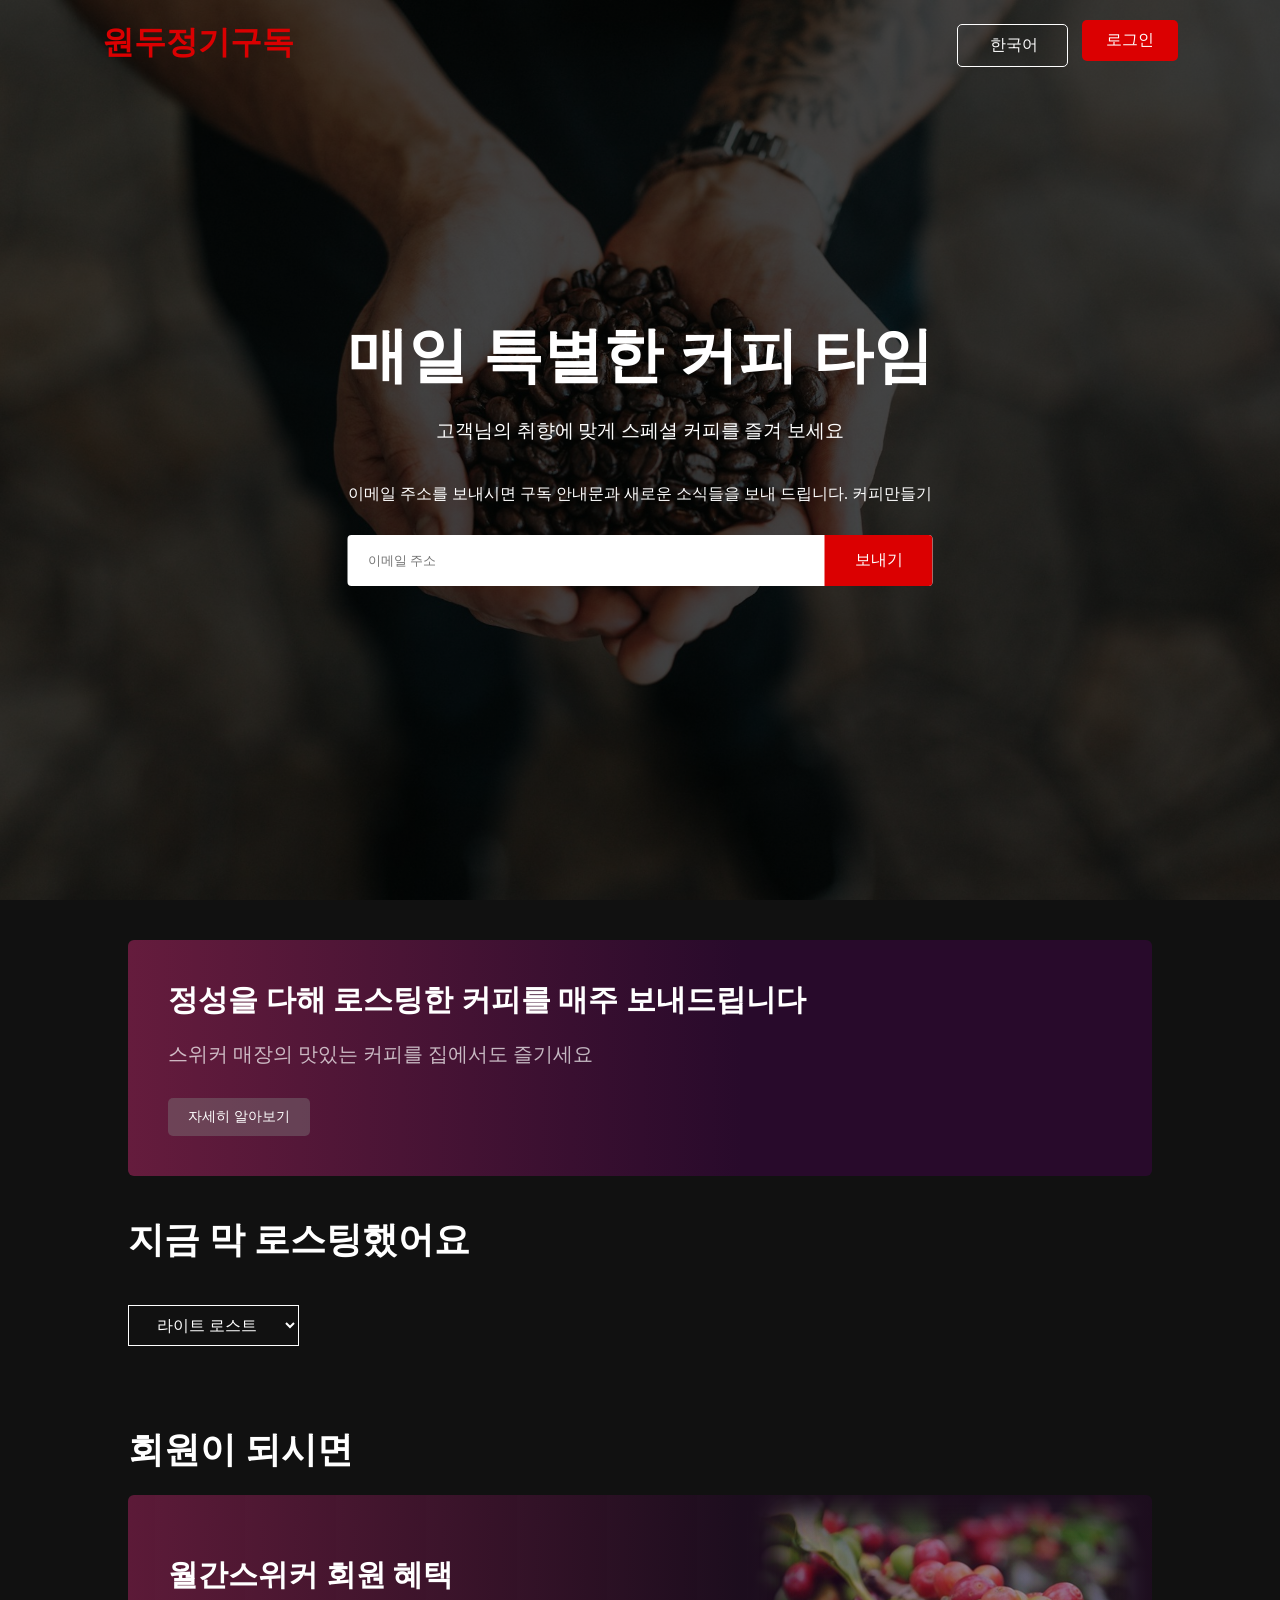
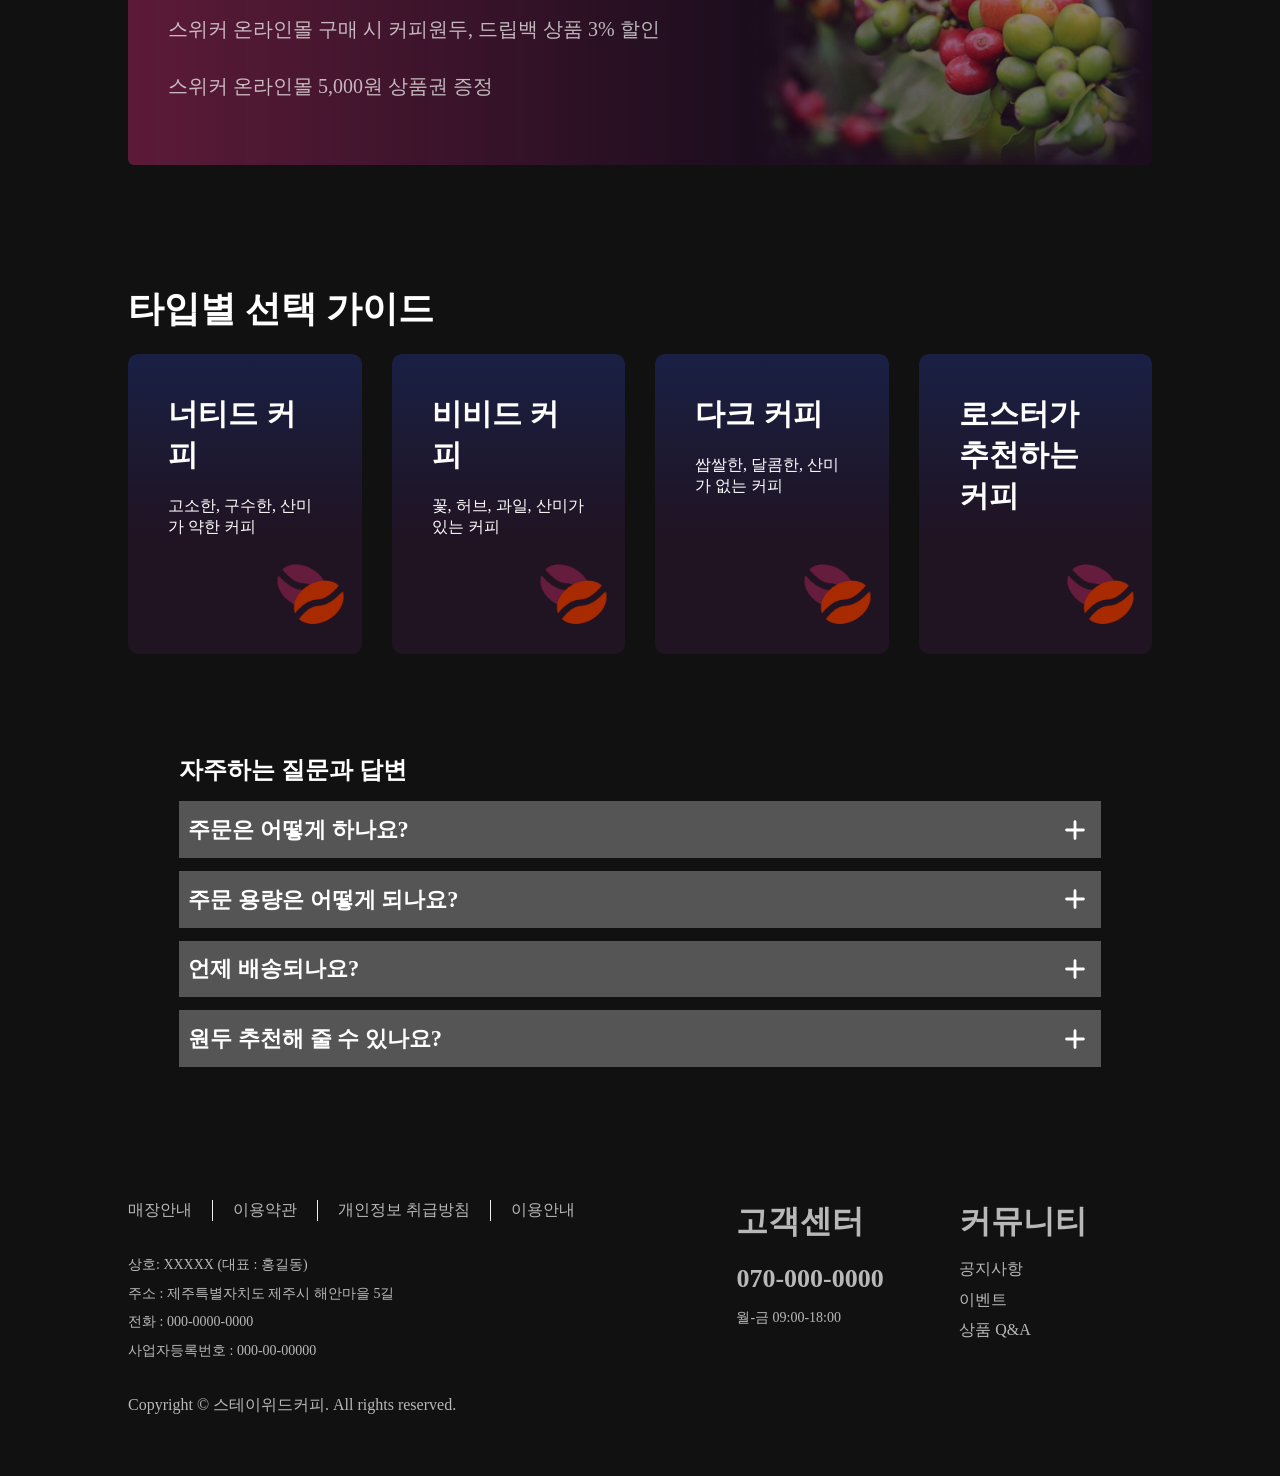
==== commit 8f3f1b26: "연습" ====
--- a/index.html
+++ b/index.html
@@ -23,7 +23,7 @@
       <div class="header-content">
         <h2>매일 특별한 커피 타임</h2>
         <h3>고객님의 취향에 맞게 스페셜 커피를 즐겨 보세요</h3>
-        <p>이메일 주소를 보내시면 구독 안내문과 새로운 소식들을 보내 드립니다.</p>
+        <p>이메일 주소를 보내시면 구독 안내문과 새로운 소식들을 보내 드립니다. 커피만들기 </p>
         <form class="add-email">
           <input type="email" placeholder="이메일 주소" required>
           <button type="submit">보내기</button>
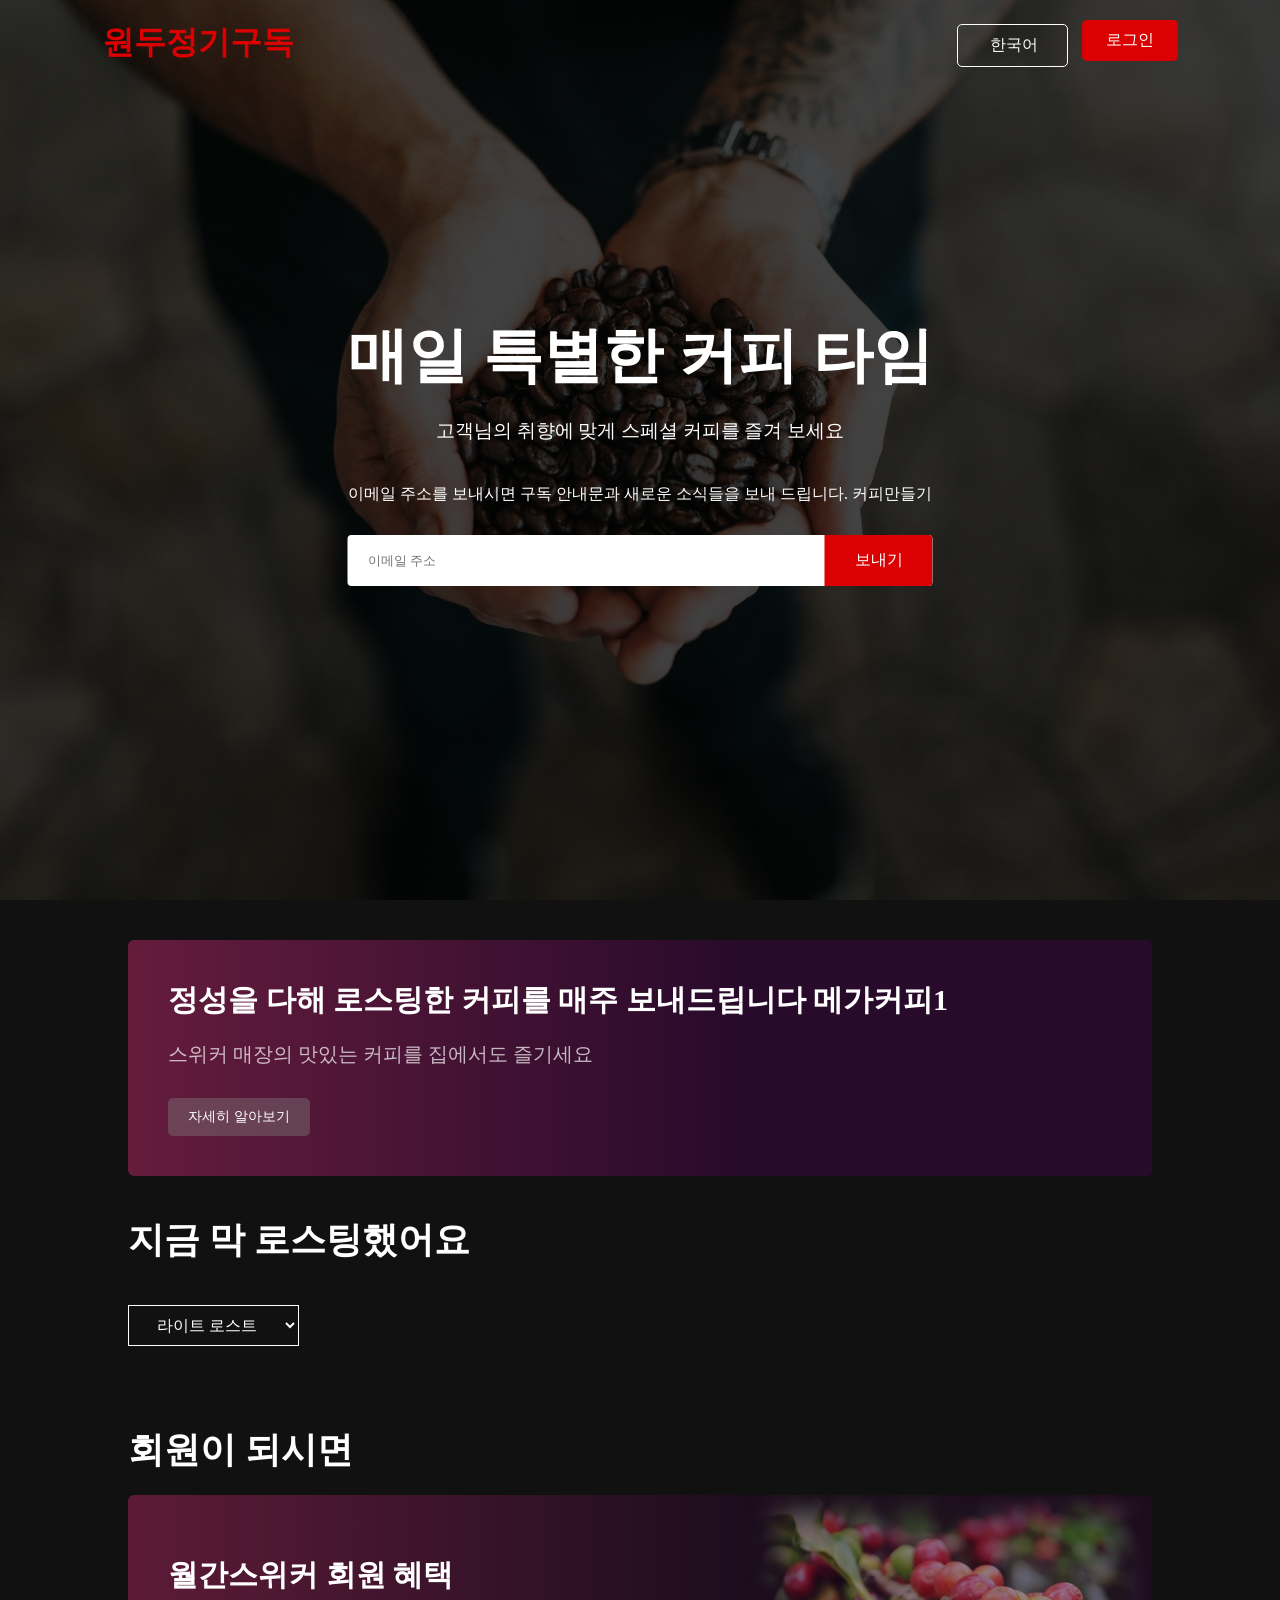
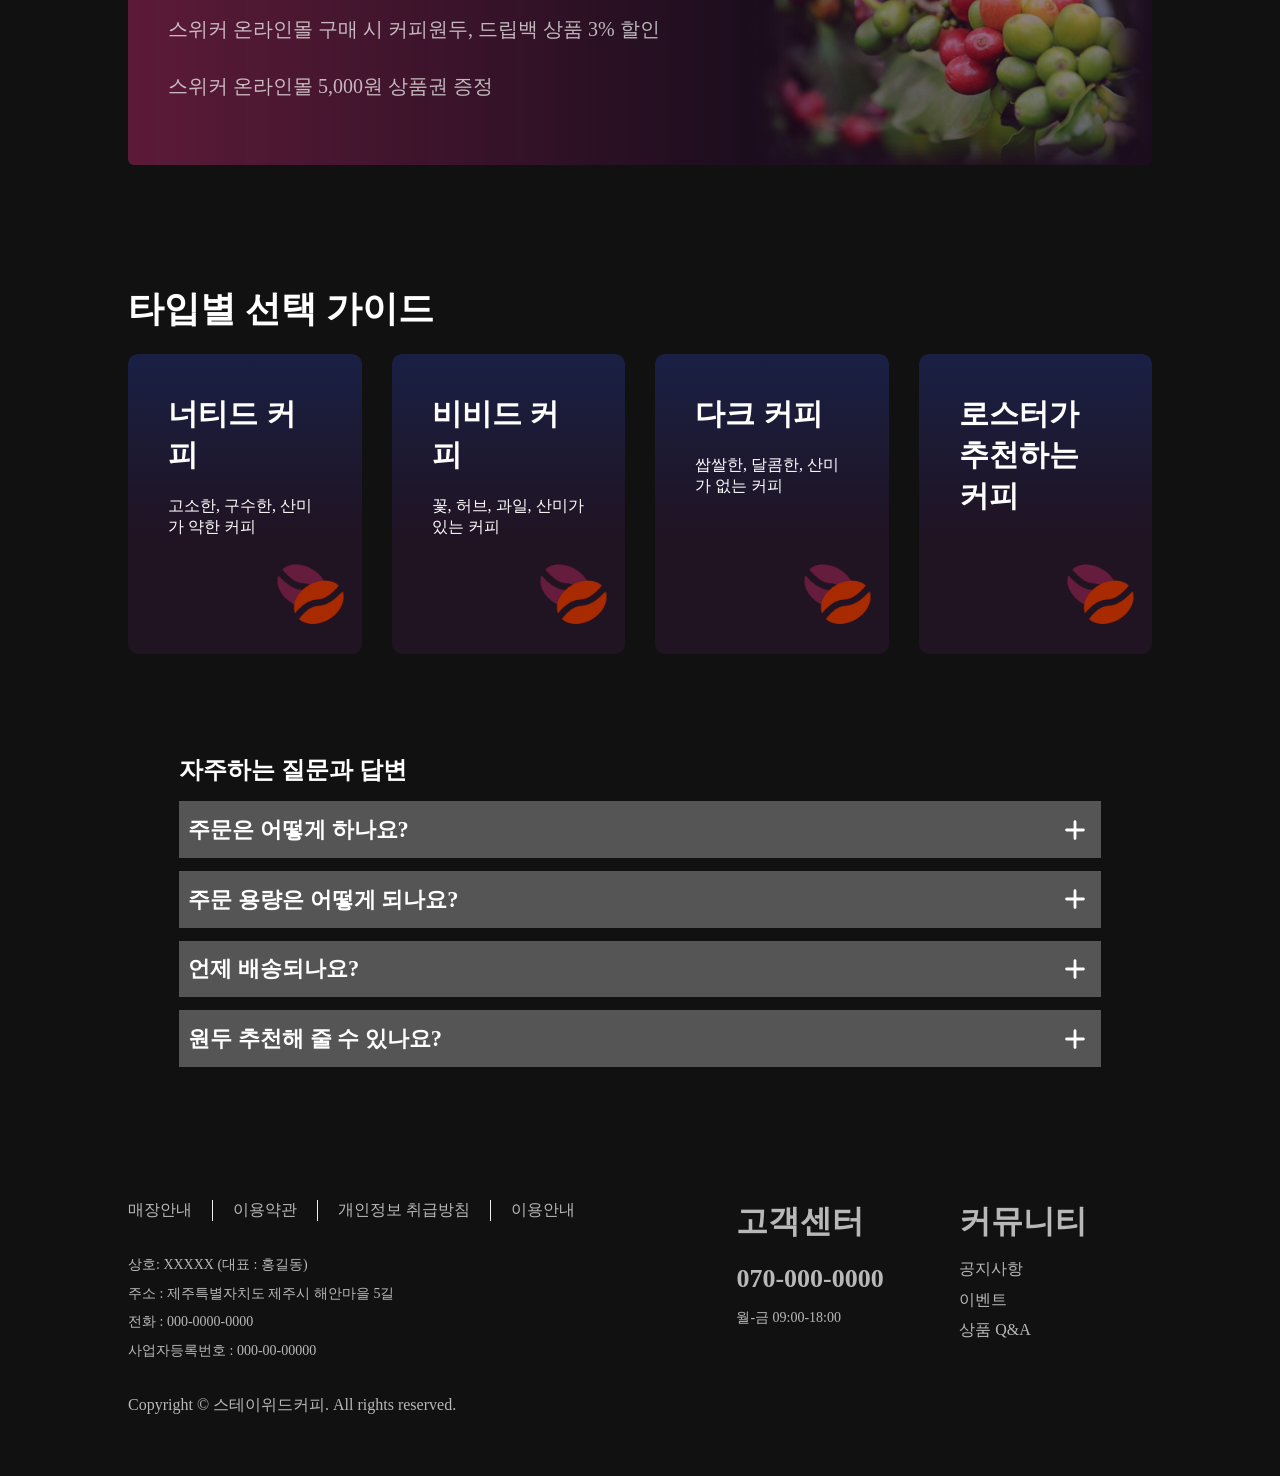
==== commit 7fc74b86: "연습" ====
--- a/index.html
+++ b/index.html
@@ -34,7 +34,7 @@
     <div class="wrap">
       <section>
         <div class="banner-content">
-          <h3>정성을 다해 로스팅한 커피를 매주 보내드립니다</h3>
+          <h3>정성을 다해 로스팅한 커피를 매주 보내드립니다 메가커피1</h3>
           <p>스위커 매장의 맛있는 커피를 집에서도 즐기세요</p>
           <button>자세히 알아보기</button>
         </div>
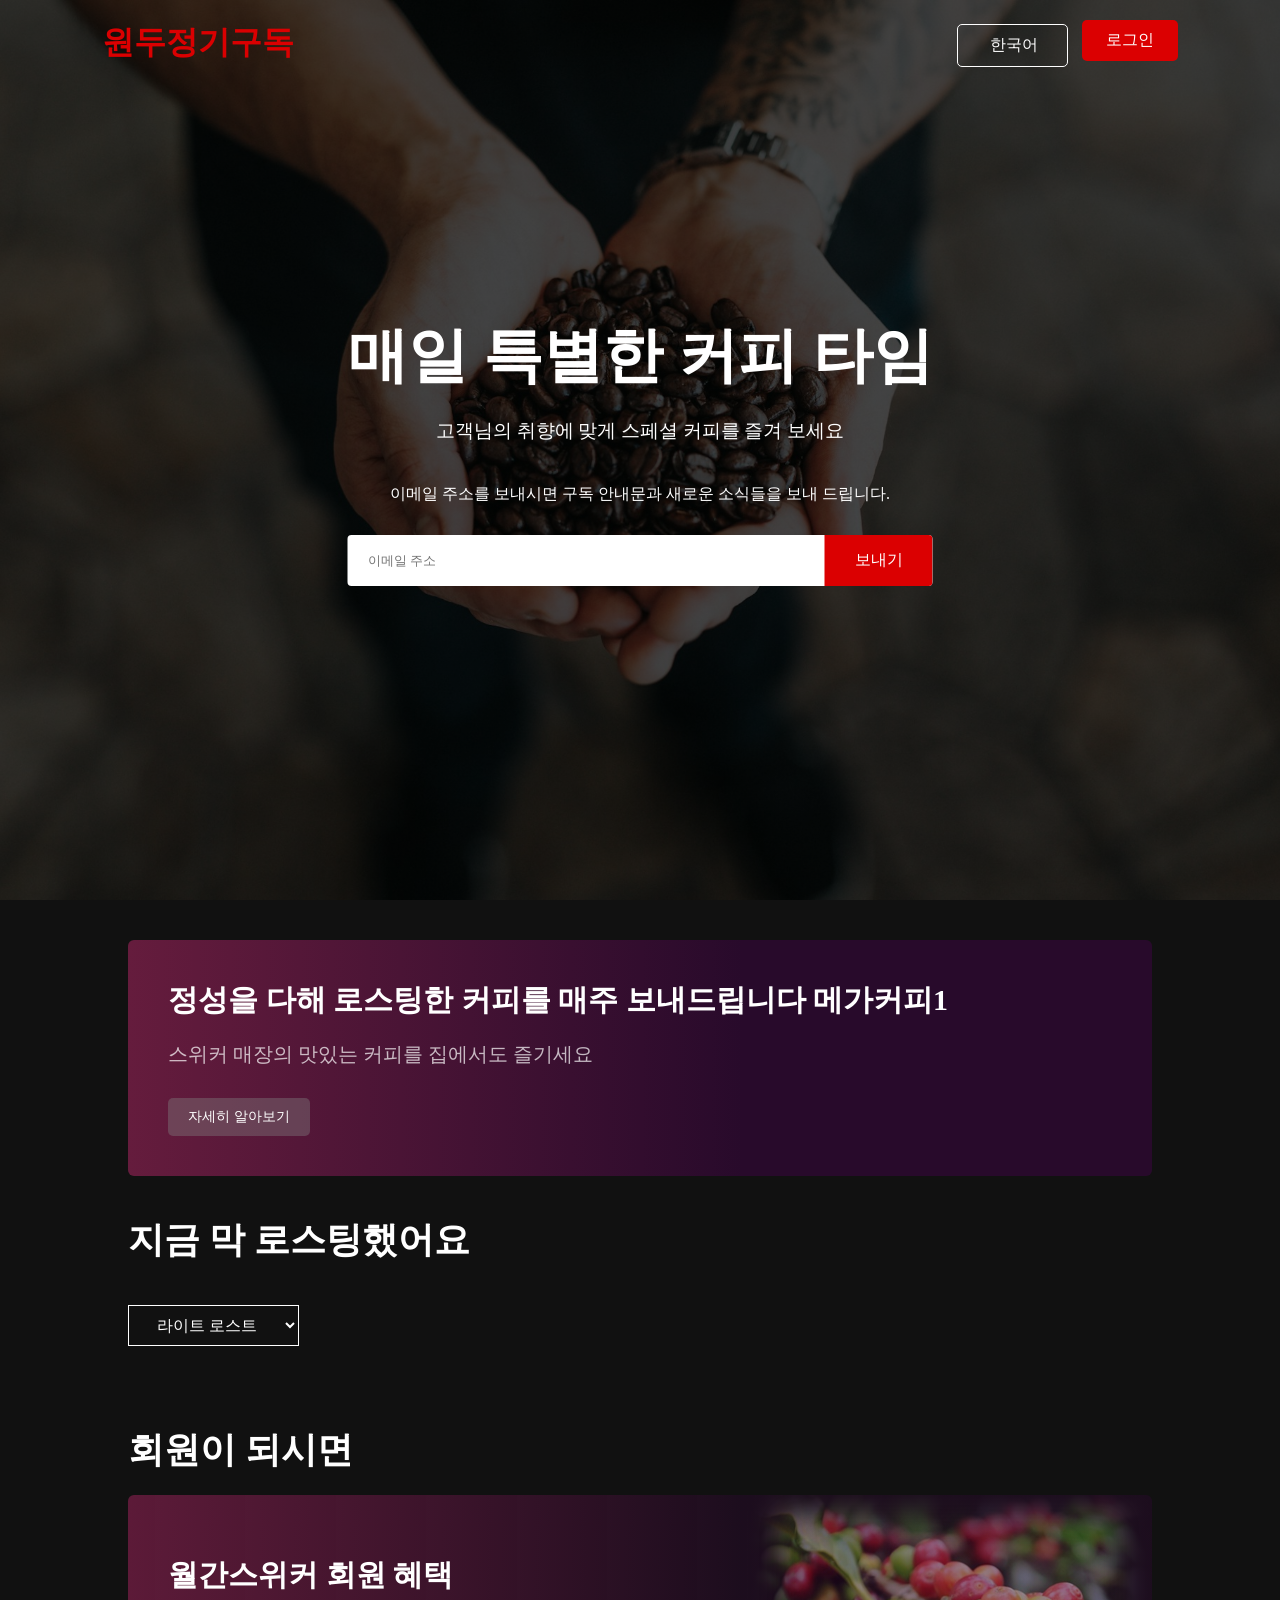
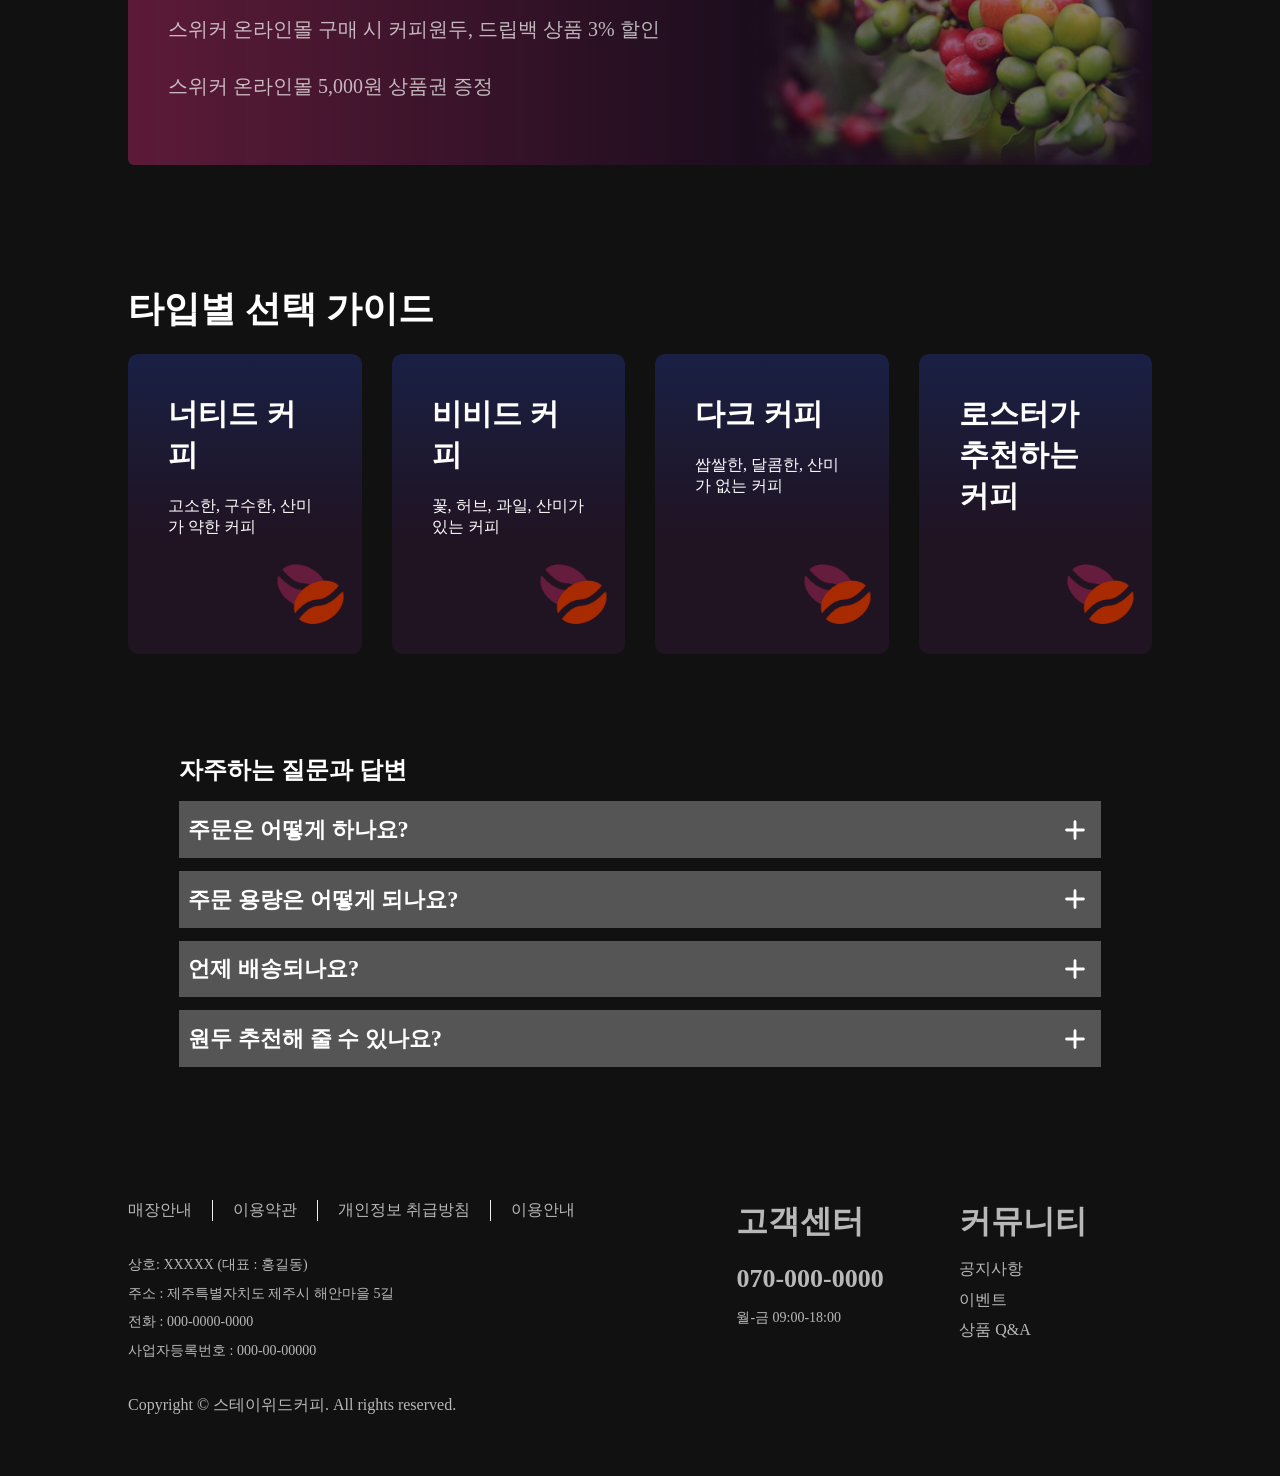
==== commit beb6defb: "연습" ====
--- a/index.html
+++ b/index.html
@@ -23,7 +23,7 @@
       <div class="header-content">
         <h2>매일 특별한 커피 타임</h2>
         <h3>고객님의 취향에 맞게 스페셜 커피를 즐겨 보세요</h3>
-        <p>이메일 주소를 보내시면 구독 안내문과 새로운 소식들을 보내 드립니다. 커피만들기 </p>
+        <p>이메일 주소를 보내시면 구독 안내문과 새로운 소식들을 보내 드립니다.</p>
         <form class="add-email">
           <input type="email" placeholder="이메일 주소" required>
           <button type="submit">보내기</button>
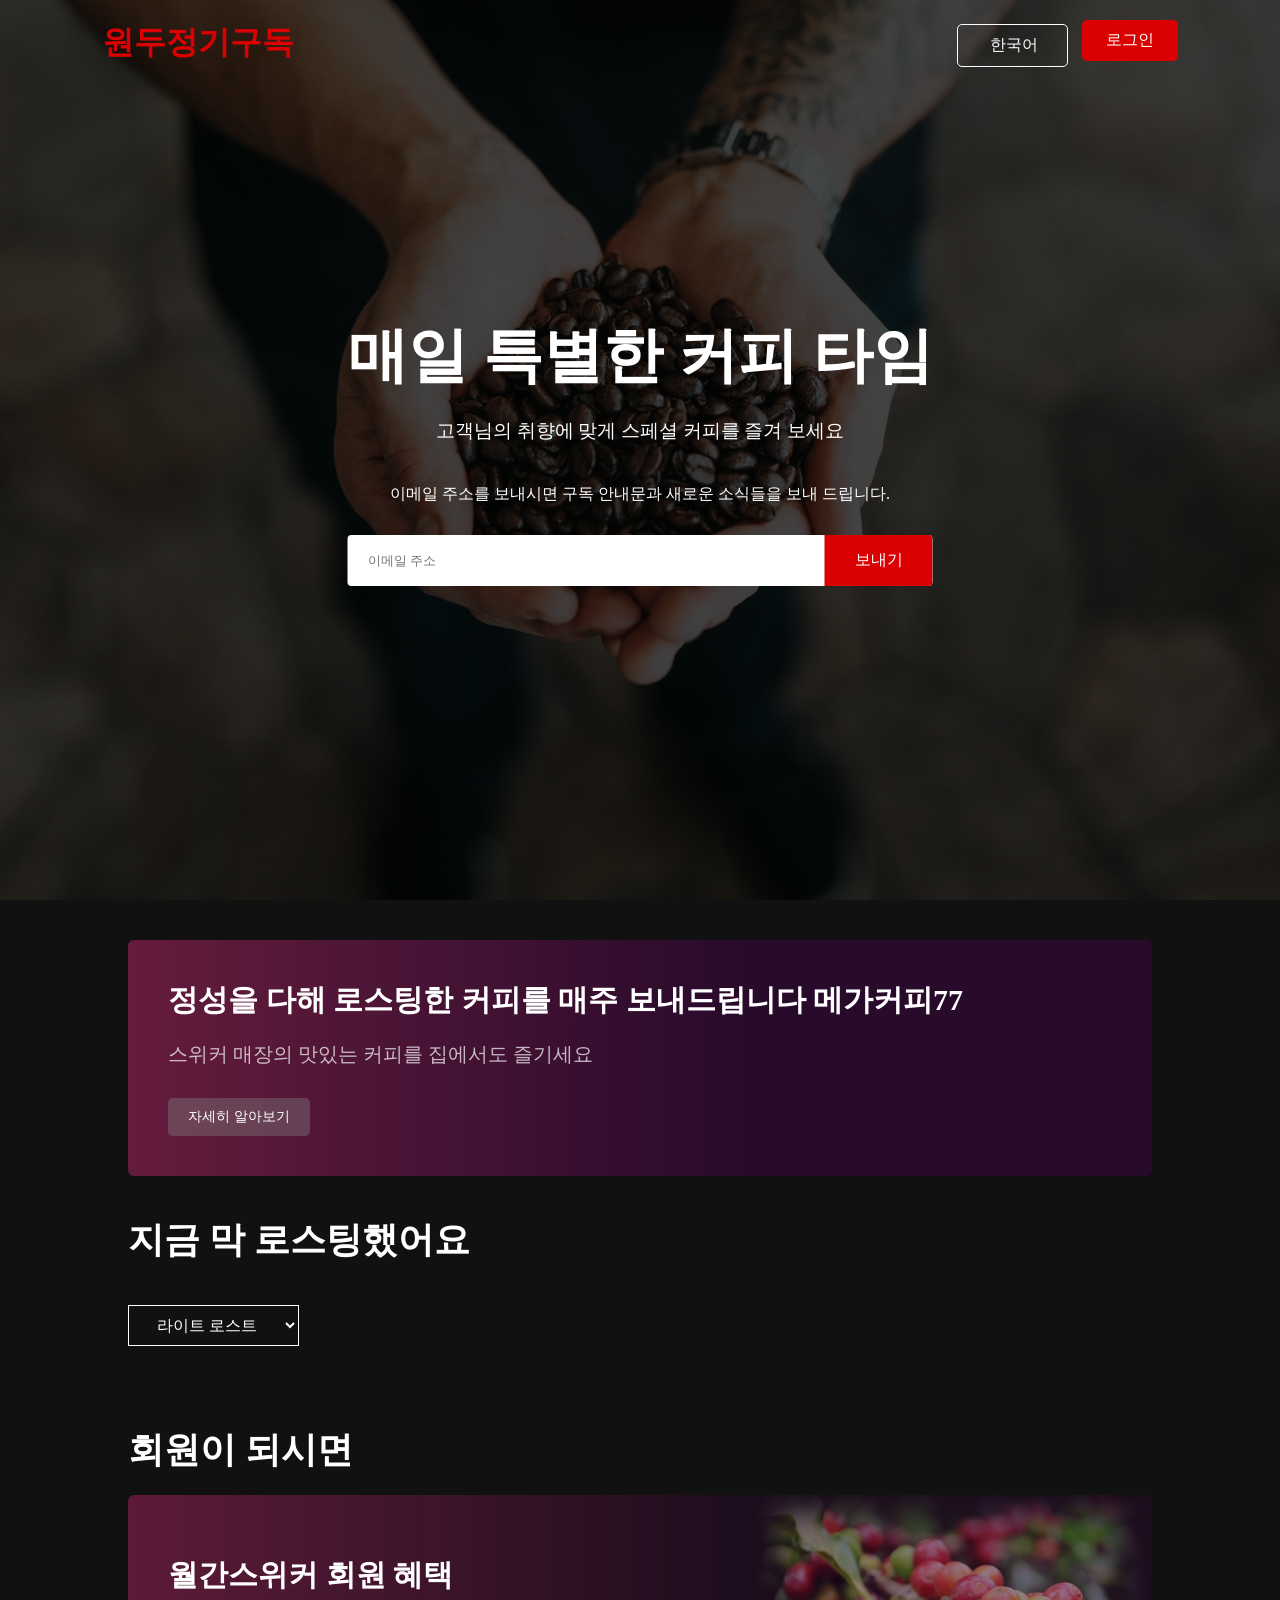
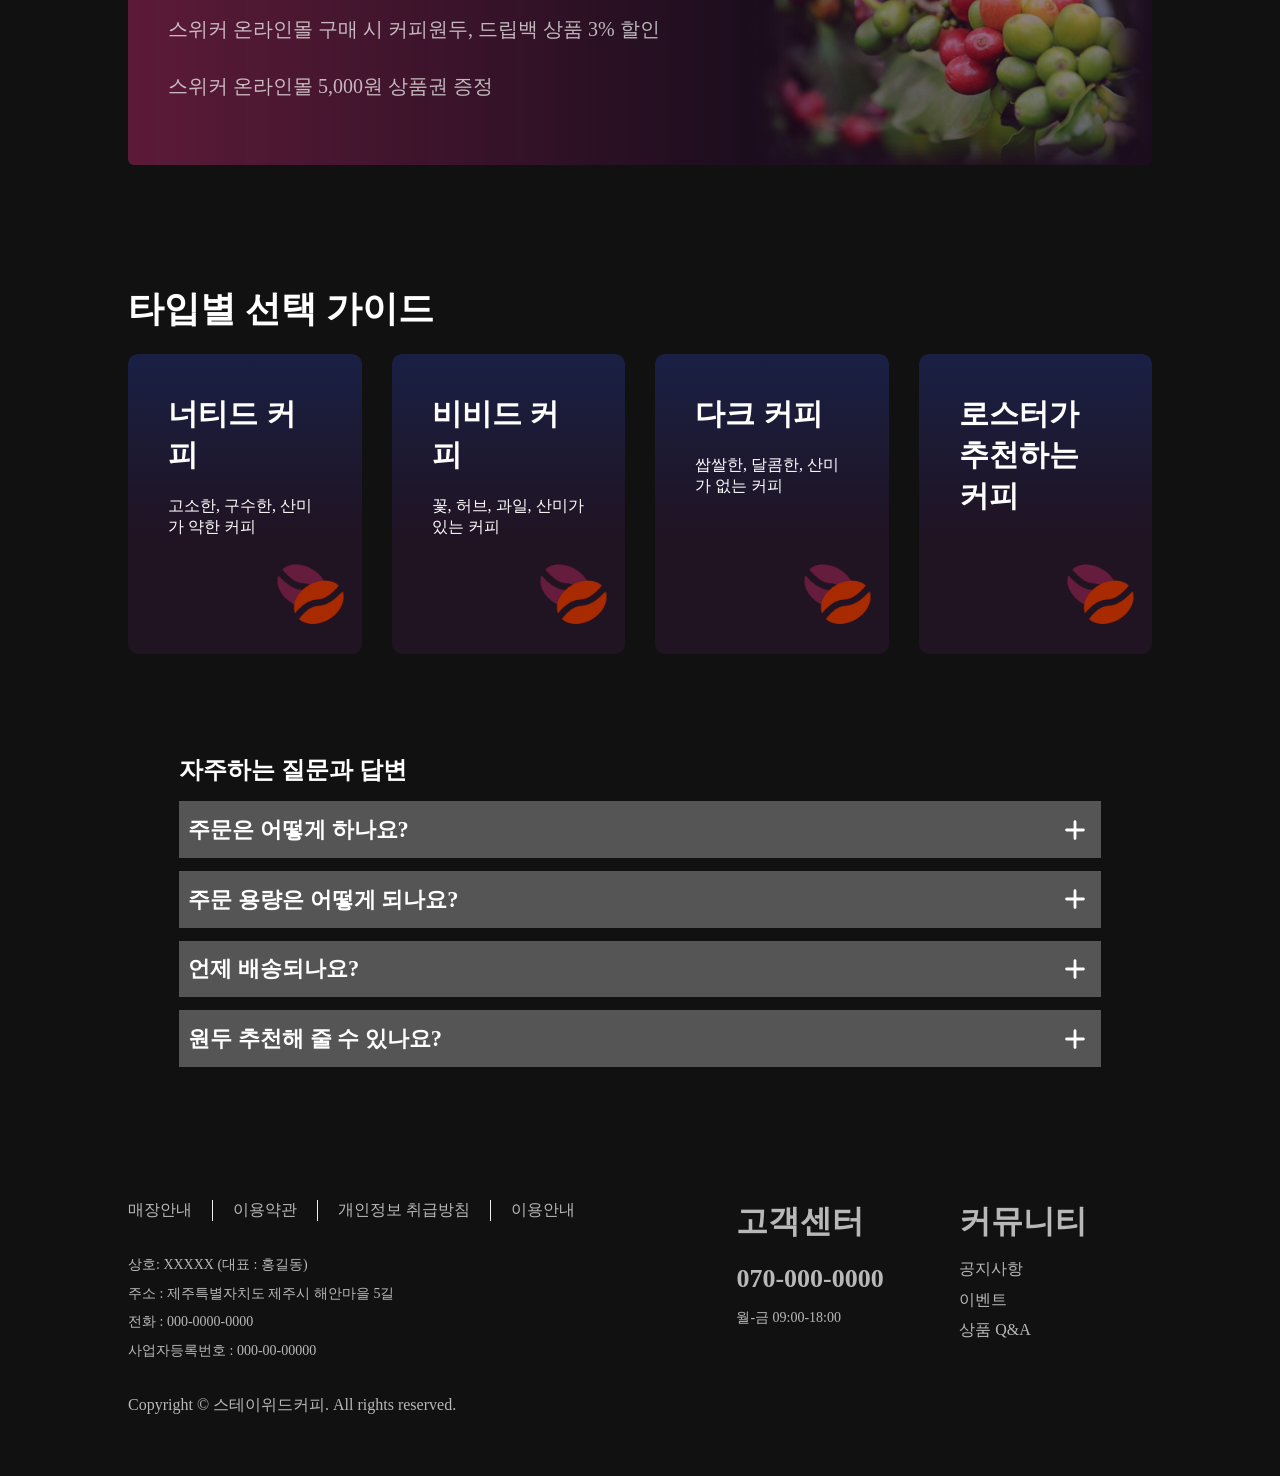
==== commit 60323353: "연습" ====
--- a/index.html
+++ b/index.html
@@ -34,7 +34,7 @@
     <div class="wrap">
       <section>
         <div class="banner-content">
-          <h3>정성을 다해 로스팅한 커피를 매주 보내드립니다 메가커피1</h3>
+          <h3>정성을 다해 로스팅한 커피를 매주 보내드립니다 메가커피77</h3>
           <p>스위커 매장의 맛있는 커피를 집에서도 즐기세요</p>
           <button>자세히 알아보기</button>
         </div>
